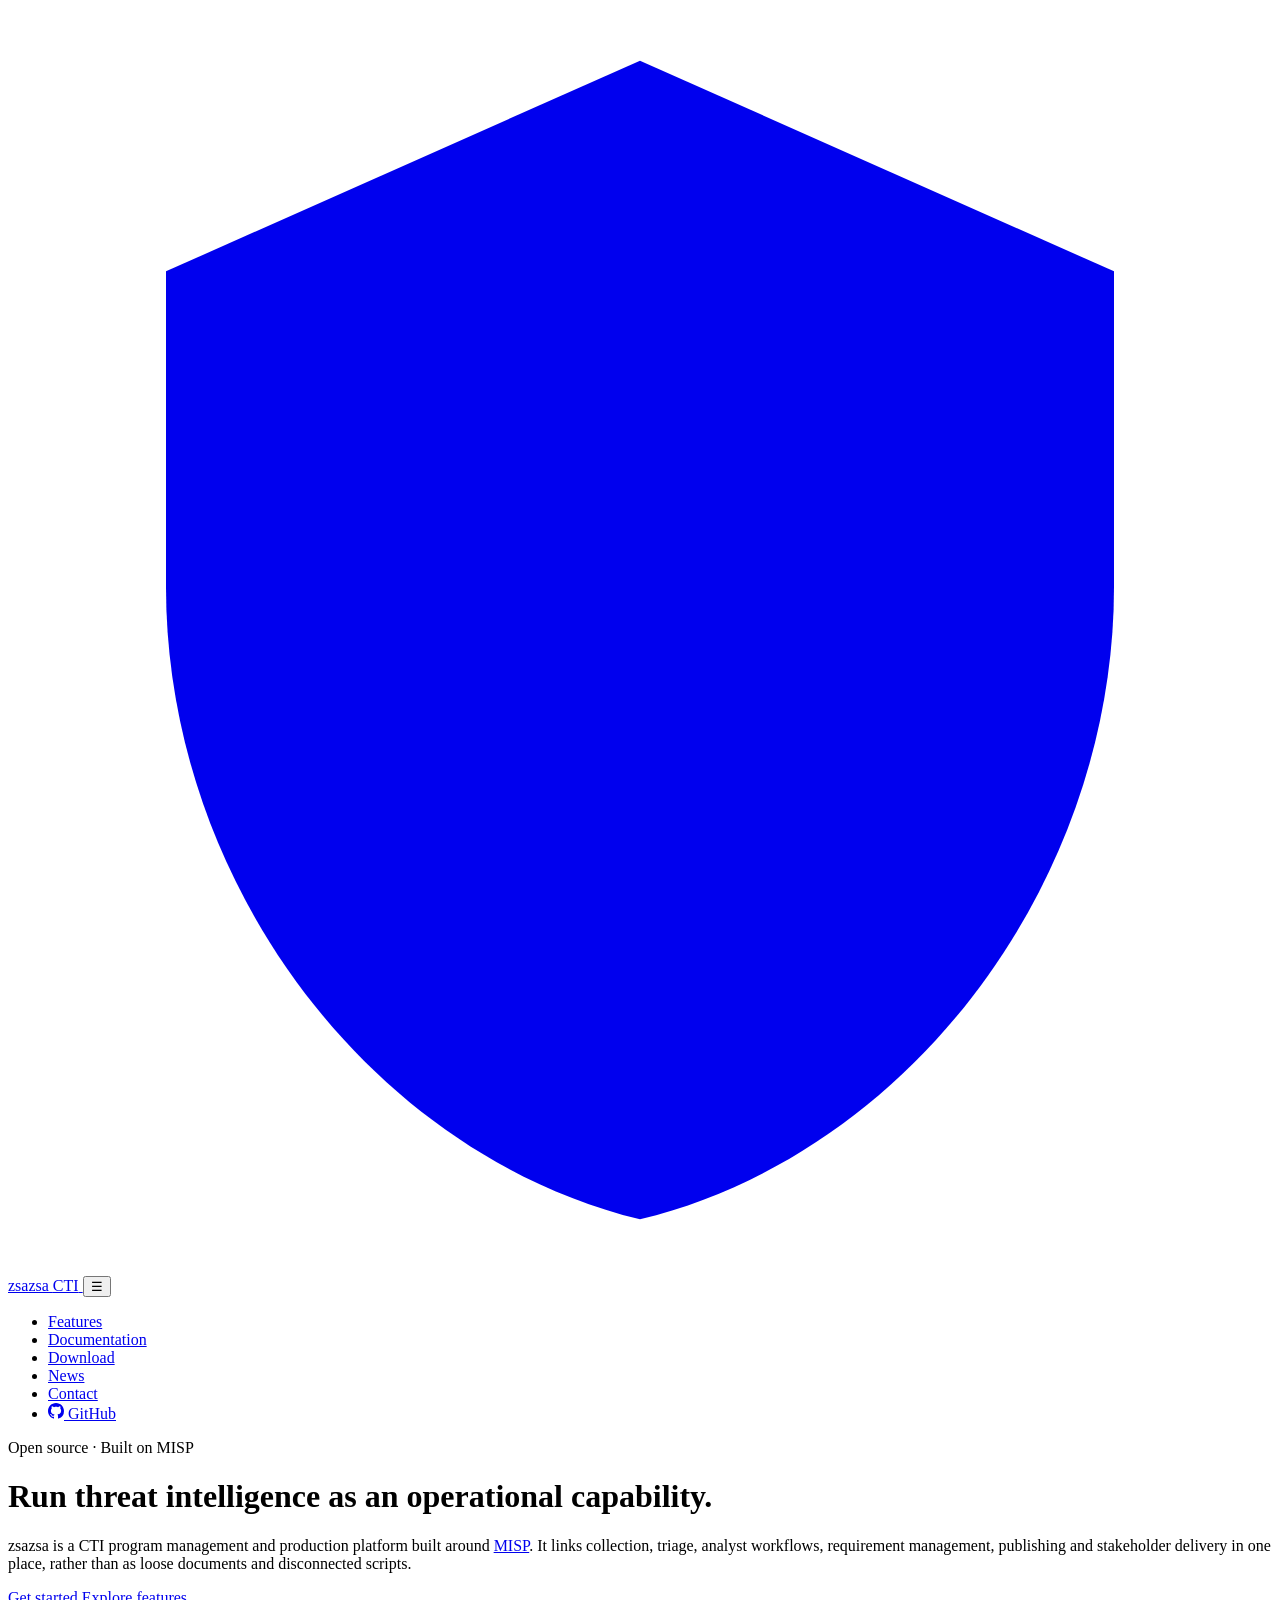
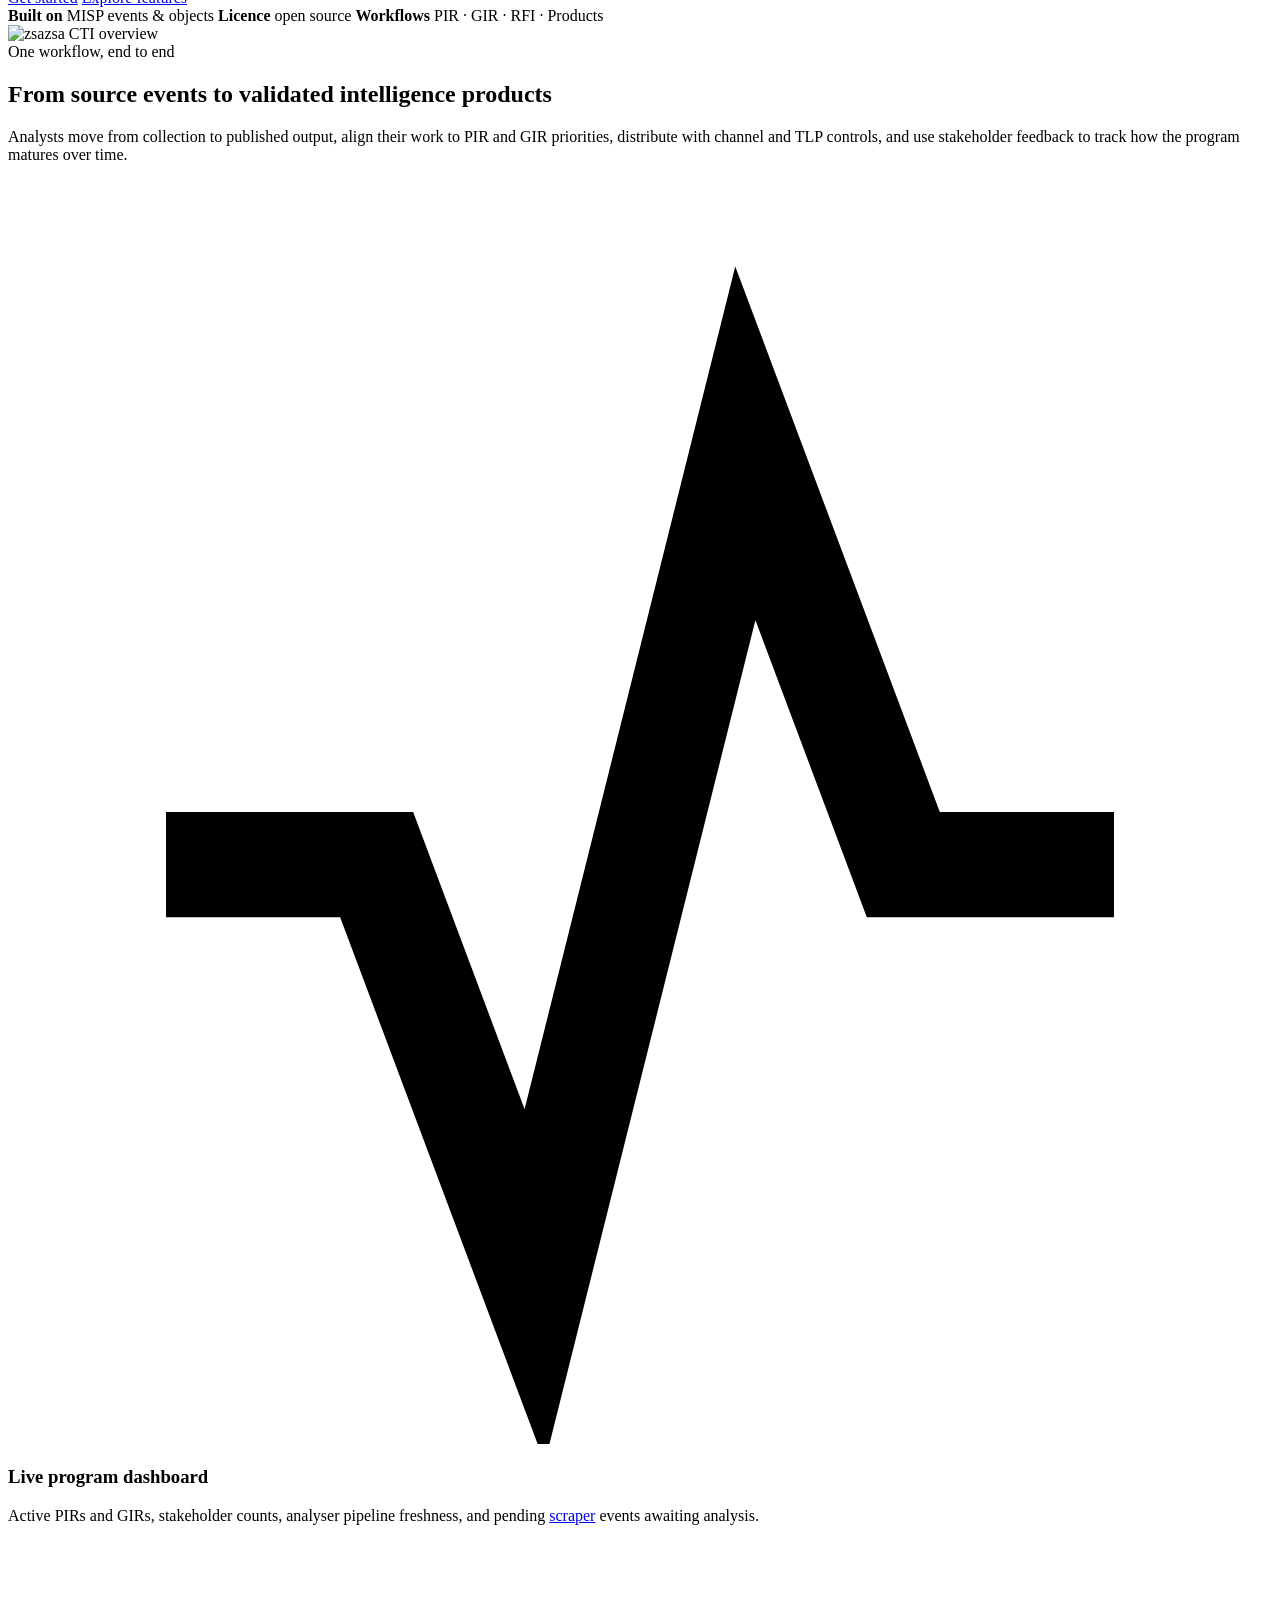
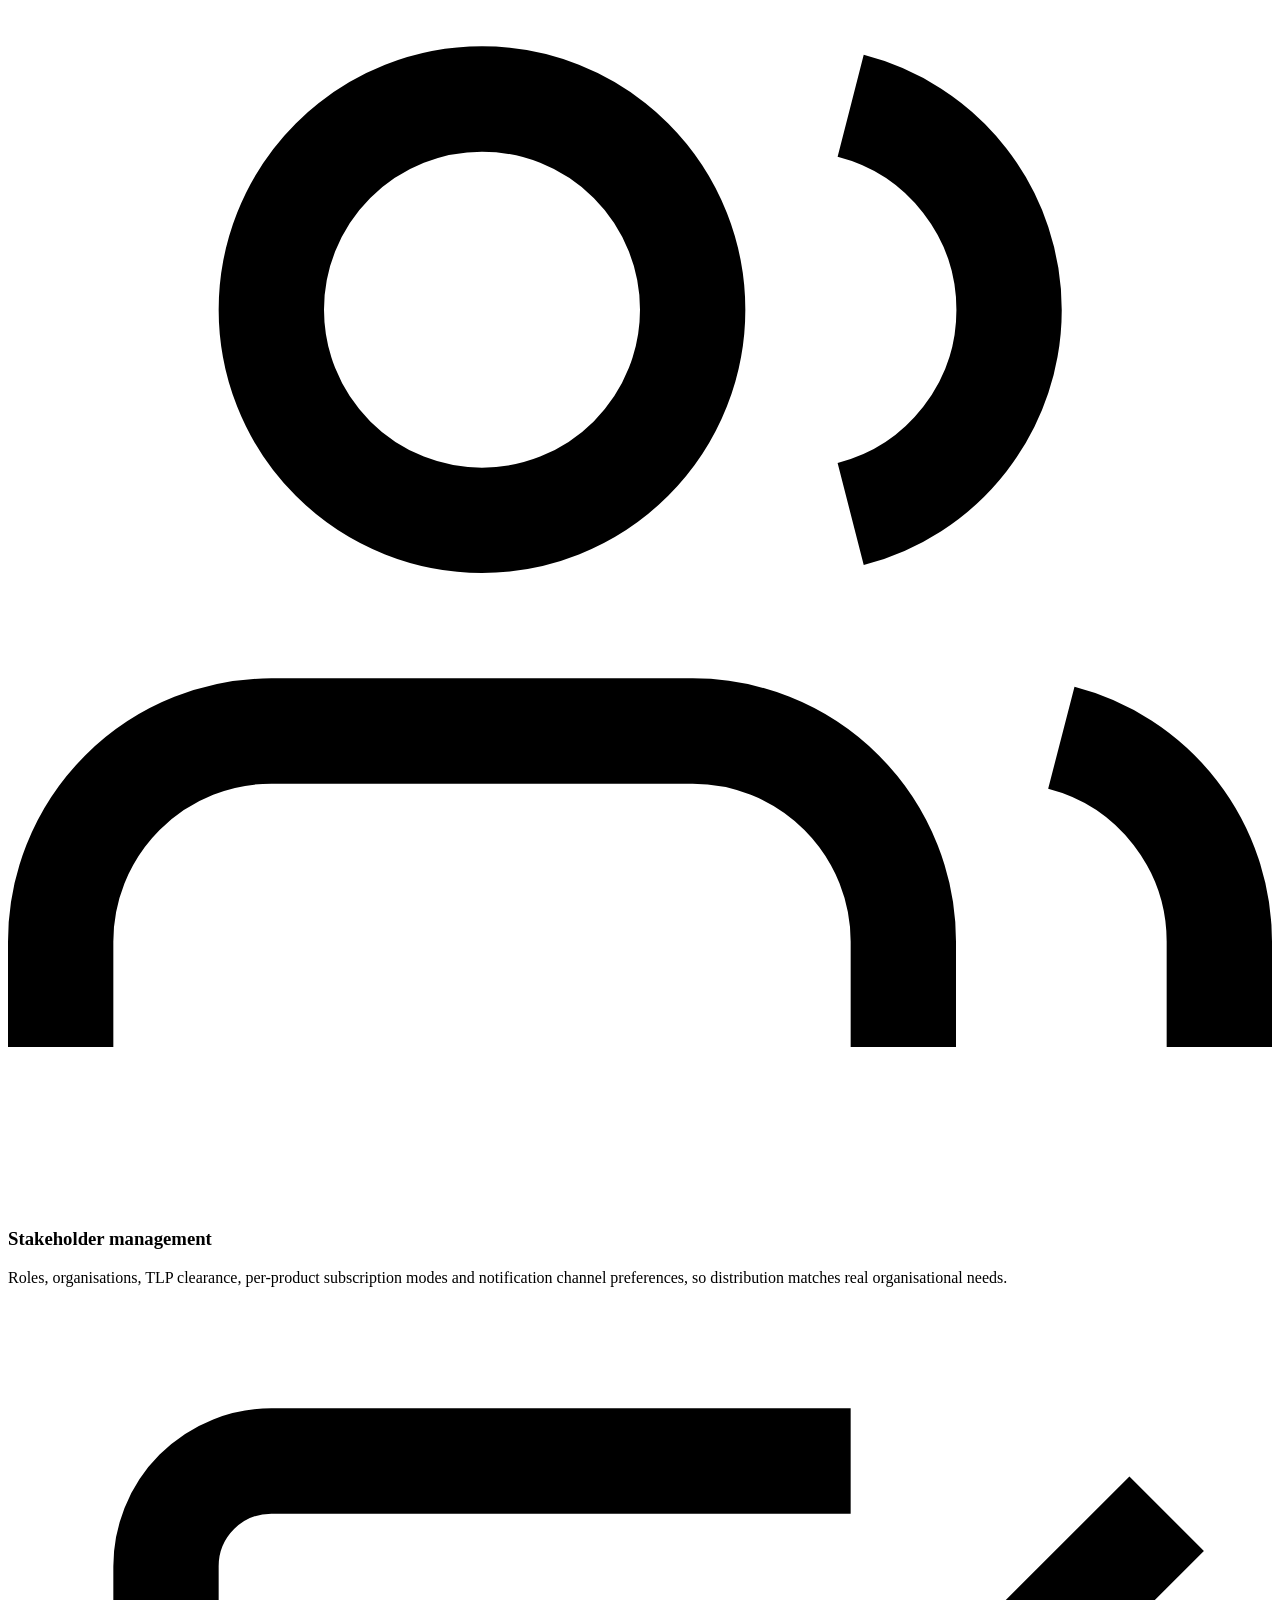
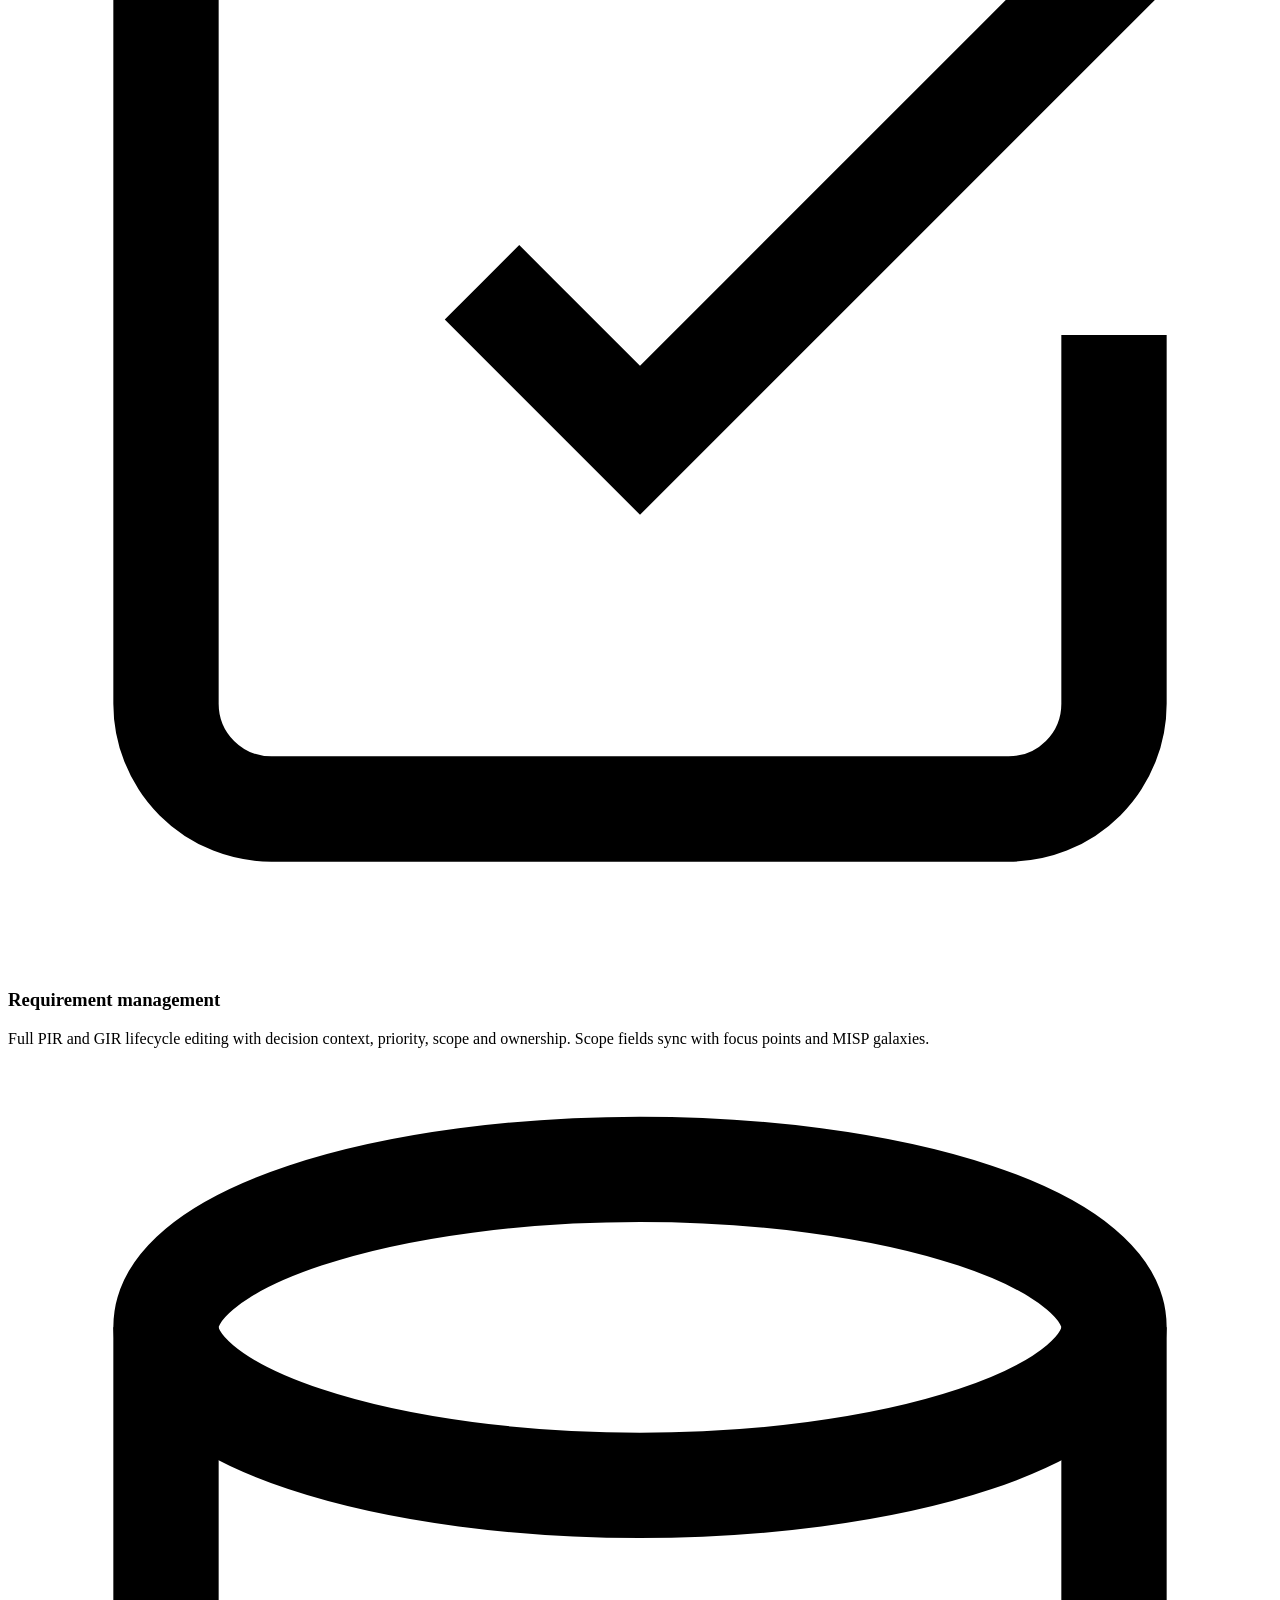
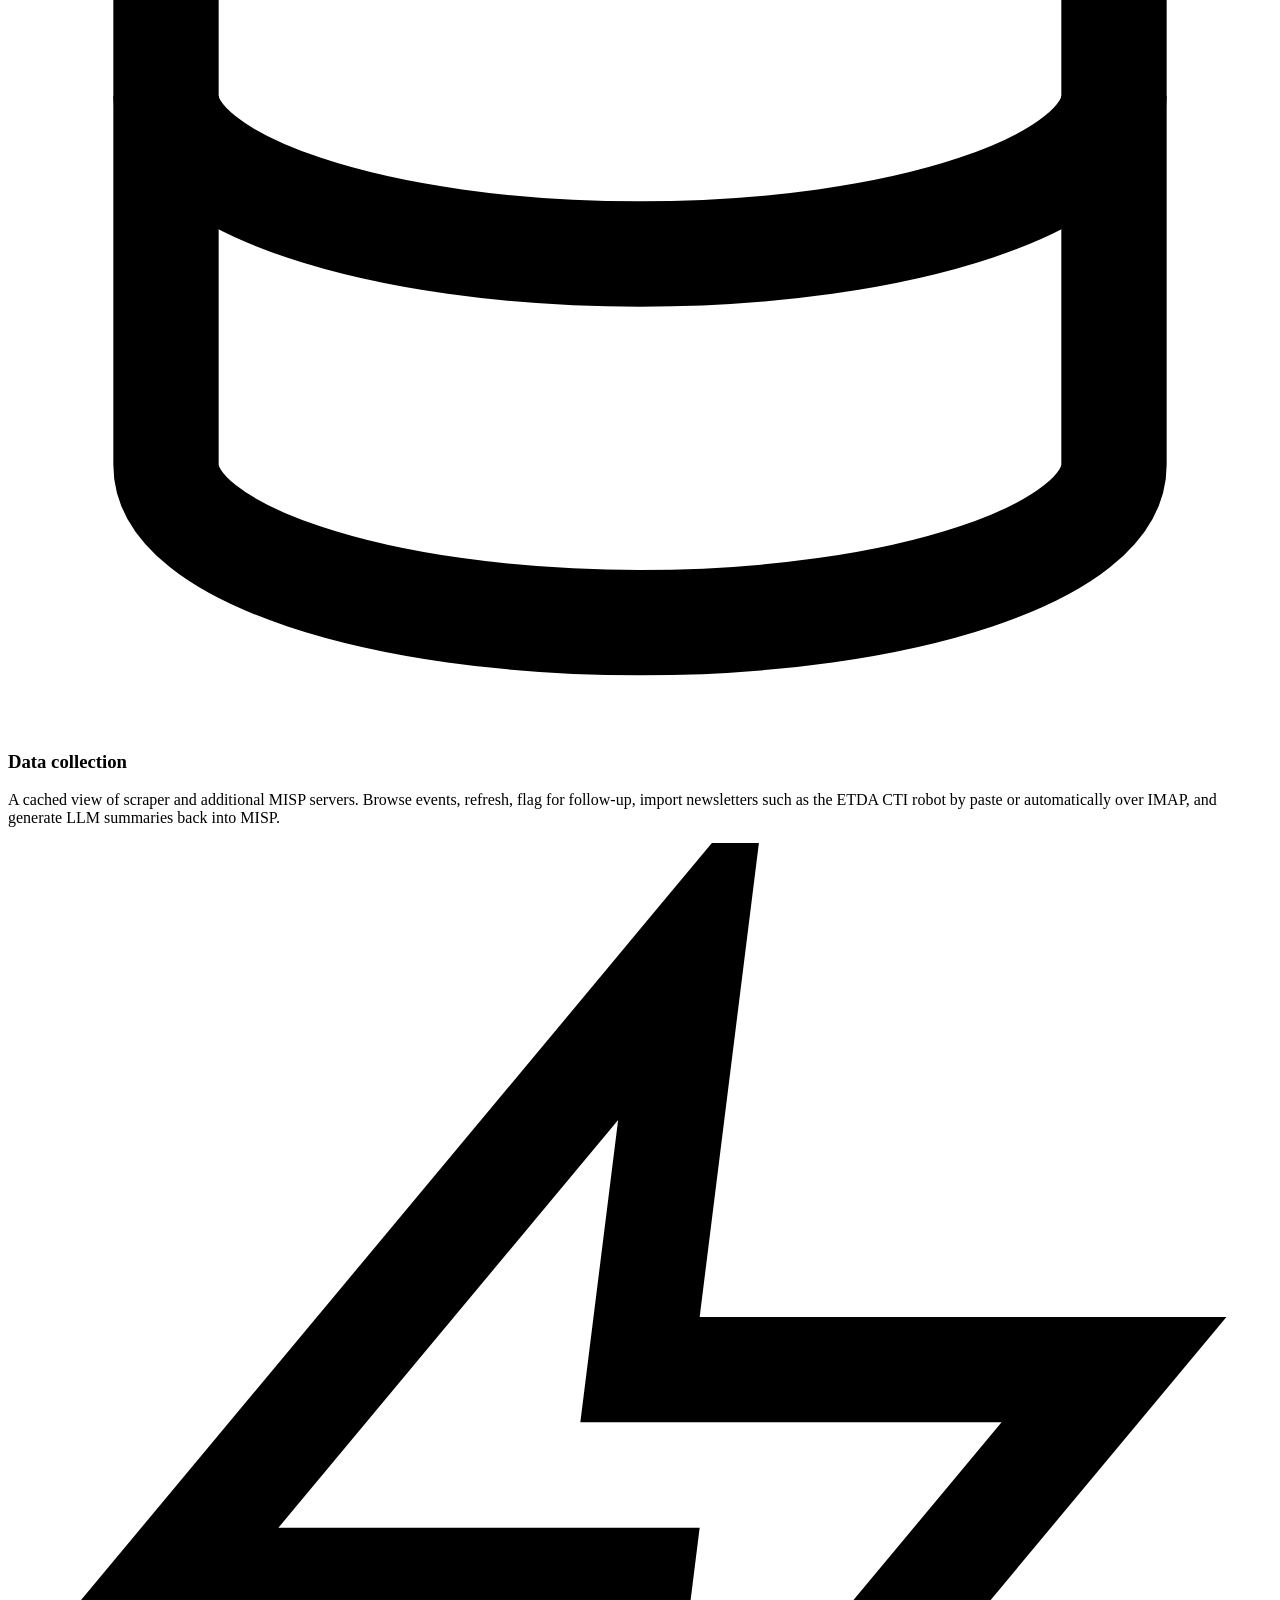
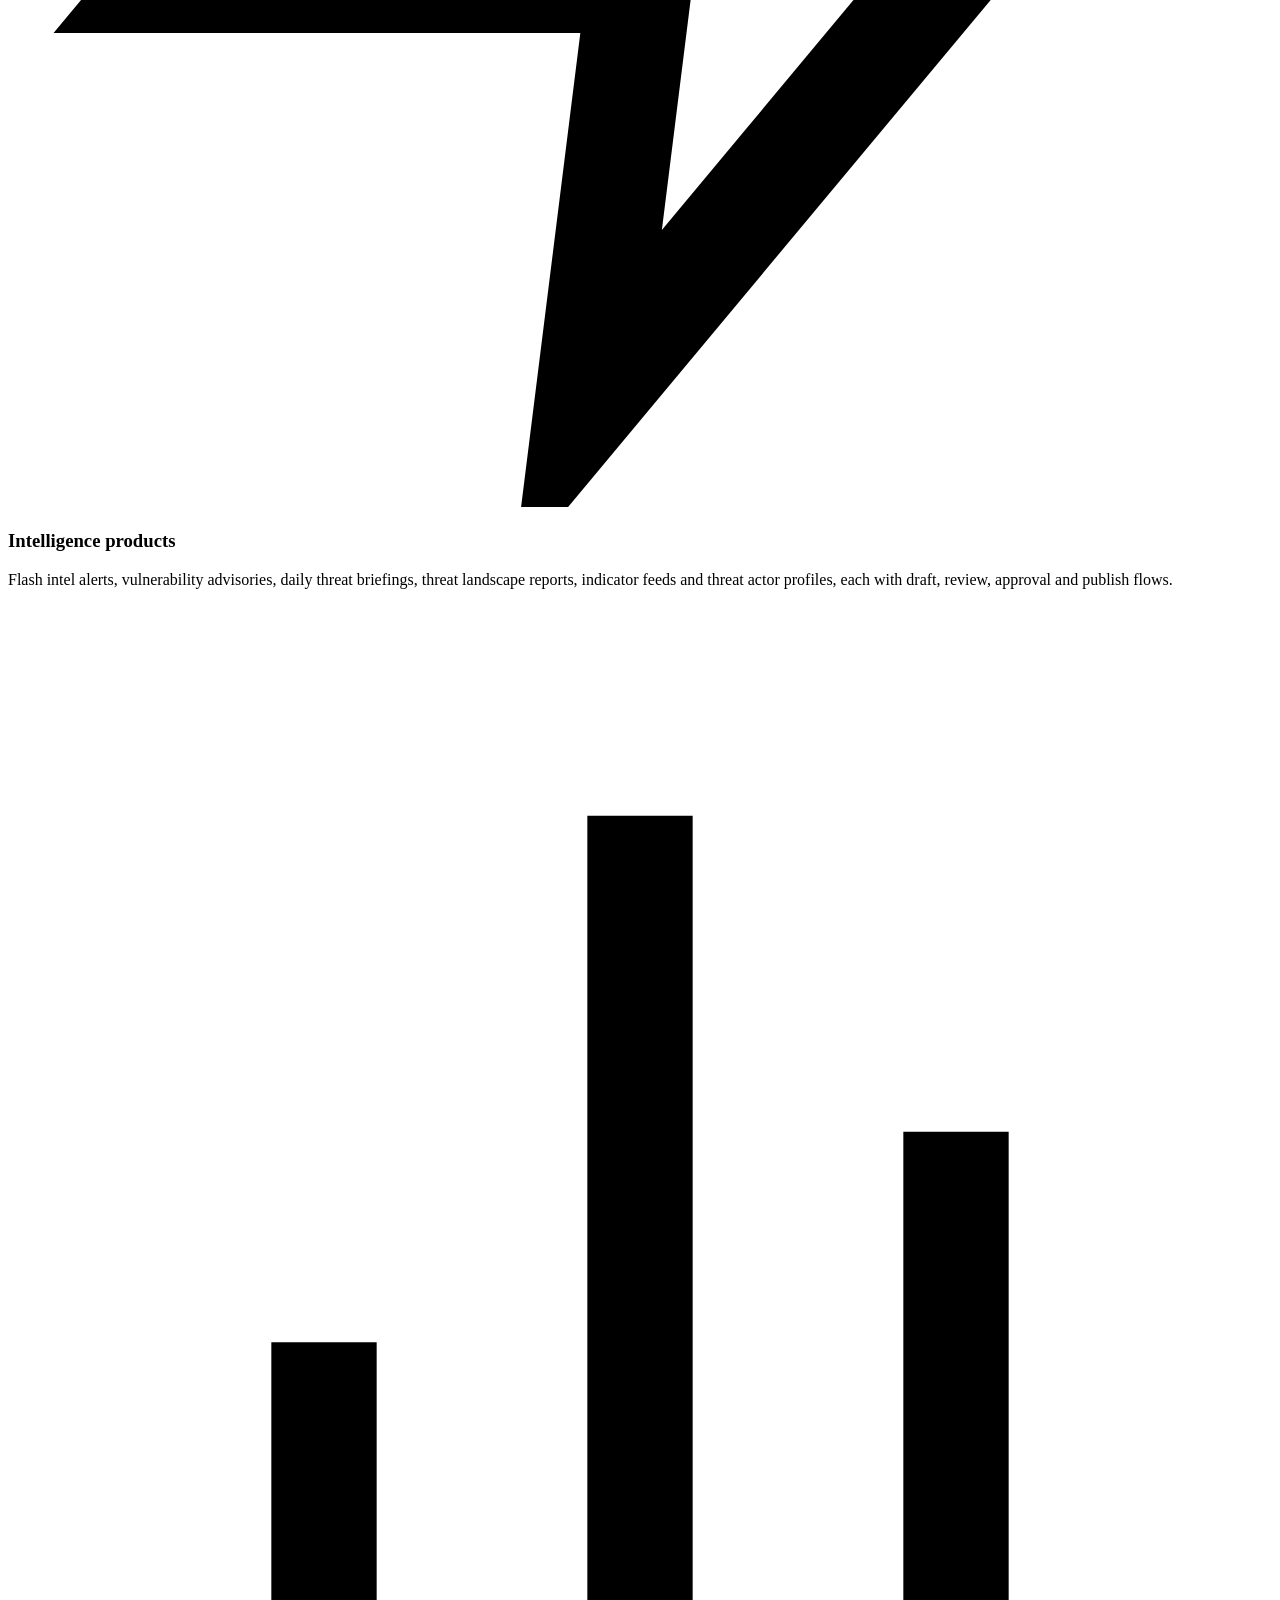
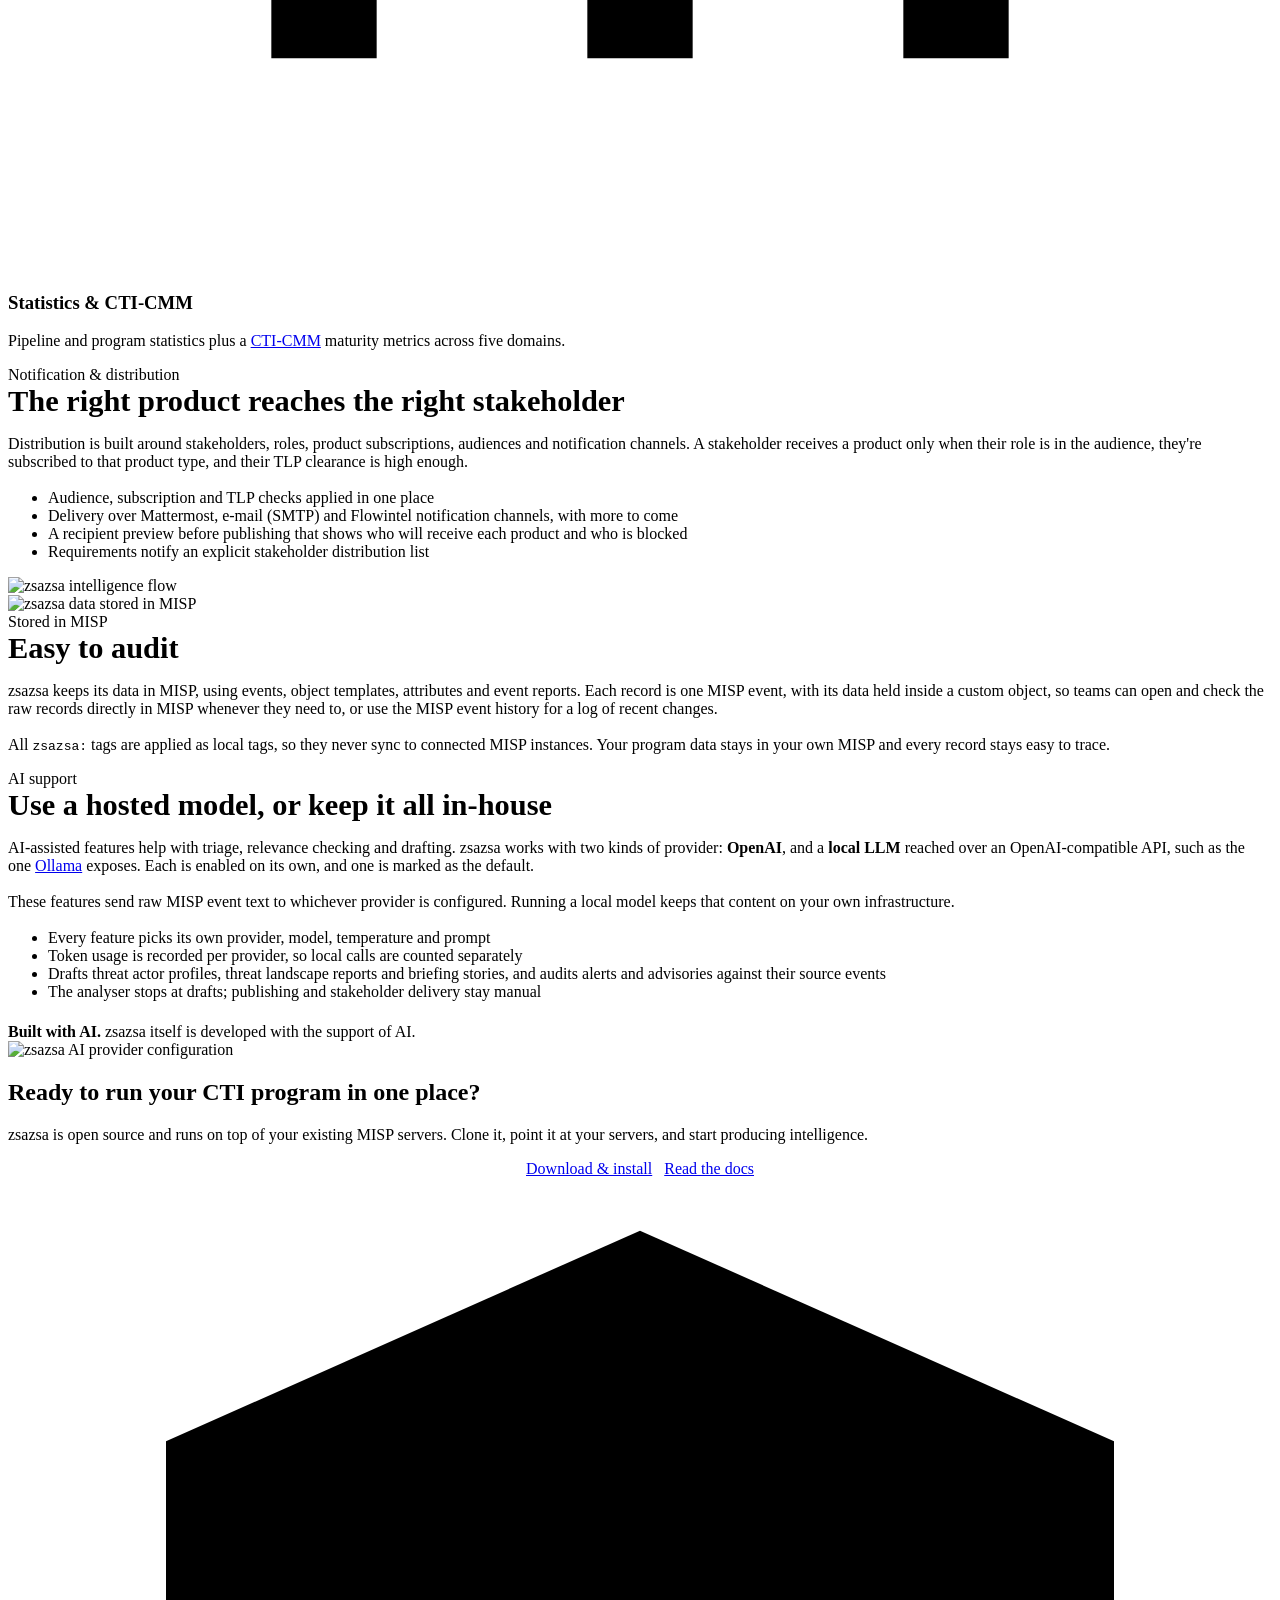
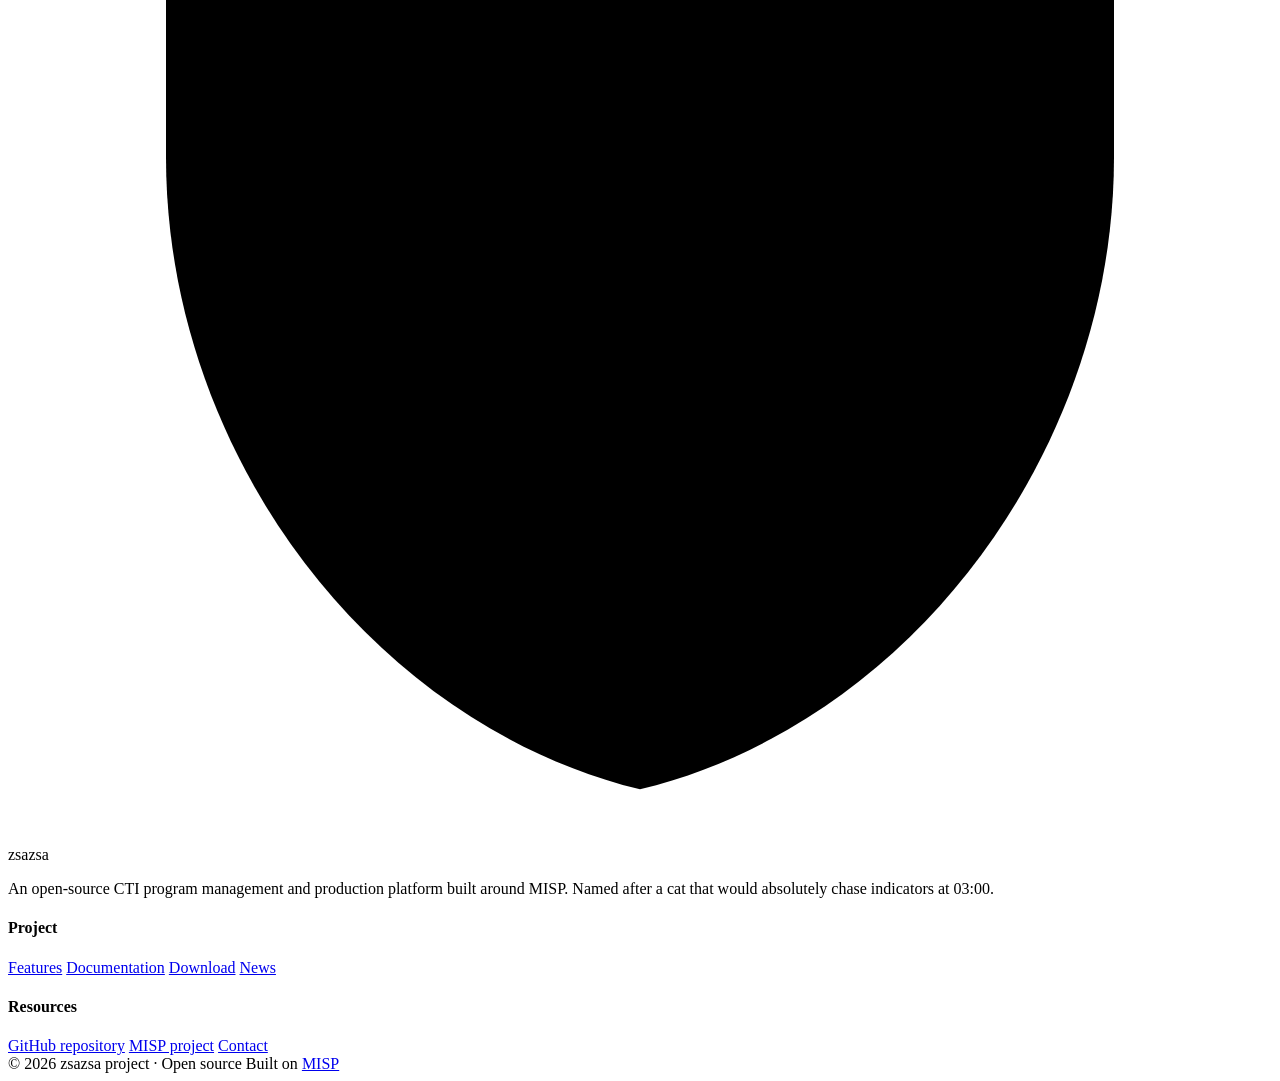
==== index.html @ 217c137e "- Include new features (localllm)" ====
<!DOCTYPE html>
<html lang="en">
<head>
  <meta charset="UTF-8">
  <meta name="viewport" content="width=device-width, initial-scale=1.0">
  <title>zsazsa · CTI program management built on MISP</title>
  <meta name="description" content="zsazsa is an open-source CTI program management and production platform built around MISP. It links collection, triage, analyst workflows, requirement management, publishing and stakeholder delivery in one place.">
  <link rel="icon" type="image/svg+xml" href="assets/img/favicon.svg">
  <link rel="preconnect" href="https://fonts.googleapis.com">
  <link rel="preconnect" href="https://fonts.gstatic.com" crossorigin>
  <link href="https://fonts.googleapis.com/css2?family=Inter:wght@400;500;600;700&display=swap" rel="stylesheet">
  <link rel="stylesheet" href="assets/css/site.css">
</head>
<body>

  <!-- Navigation -->
  <nav class="site-nav">
    <div class="nav-inner">
      <a href="index.html" class="brand">
        <span class="glyph"><svg viewBox="0 0 24 24" fill="currentColor"><path d="M12 1L3 5v6c0 5.55 3.84 10.74 9 12 5.16-1.26 9-6.45 9-12V5l-9-4z"/></svg></span>
        zsazsa <span class="sub">CTI</span>
      </a>
      <button class="nav-toggle" aria-label="Toggle navigation" onclick="document.getElementById('navlinks').classList.toggle('open')">☰</button>
      <ul class="nav-links" id="navlinks">
        <li><a href="features.html">Features</a></li>
        <li><a href="documentation.html">Documentation</a></li>
        <li><a href="download.html">Download</a></li>
        <li><a href="news.html">News</a></li>
        <li><a href="contact.html">Contact</a></li>
        <li><a href="https://github.com/zsazsa-project/zsazsa" class="gh" target="_blank" rel="noopener">
          <svg width="16" height="16" viewBox="0 0 16 16" fill="currentColor"><path d="M8 0C3.58 0 0 3.58 0 8c0 3.54 2.29 6.53 5.47 7.59.4.07.55-.17.55-.38 0-.19-.01-.82-.01-1.49-2.01.37-2.53-.49-2.69-.94-.09-.23-.48-.94-.82-1.13-.28-.15-.68-.52-.01-.53.63-.01 1.08.58 1.23.82.72 1.21 1.87.87 2.33.66.07-.52.28-.87.51-1.07-1.78-.2-3.64-.89-3.64-3.95 0-.87.31-1.59.82-2.15-.08-.2-.36-1.02.08-2.12 0 0 .67-.21 2.2.82.64-.18 1.32-.27 2-.27.68 0 1.36.09 2 .27 1.53-1.04 2.2-.82 2.2-.82.44 1.1.16 1.92.08 2.12.51.56.82 1.27.82 2.15 0 3.07-1.87 3.75-3.65 3.95.29.25.54.73.54 1.48 0 1.07-.01 1.93-.01 2.2 0 .21.15.46.55.38A8.01 8.01 0 0016 8c0-4.42-3.58-8-8-8z"/></svg>
          GitHub</a></li>
      </ul>
    </div>
  </nav>

  <!-- Hero -->
  <header class="hero">
    <div class="container">
      <span class="eyebrow">Open source · Built on MISP</span>
      <h1>Run threat intelligence as an operational capability.</h1>
      <p class="lead">zsazsa is a CTI program management and production platform built around <a href="https://www.misp-project.org/" target="_blank" rel="noopener">MISP</a>. It links collection, triage, analyst workflows, requirement management, publishing and stakeholder delivery in one place, rather than as loose documents and disconnected scripts.</p>
      <div class="hero-actions">
        <a href="download.html" class="btn btn-primary">Get started</a>
        <a href="features.html" class="btn btn-ghost">Explore features</a>
      </div>
      <div class="hero-meta">
        <span><b>Built on</b> MISP events &amp; objects</span>
        <span><b>Licence</b> open source</span>
        <span><b>Workflows</b> PIR · GIR · RFI · Products</span>
      </div>
      <div class="hero-shot">
        <img src="assets/img/zsazsa-overview.png" alt="zsazsa CTI overview" loading="lazy">
      </div>
    </div>
  </header>

  <!-- What it covers -->
  <section>
    <div class="container">
      <div class="section-head center">
        <div class="kicker">One workflow, end to end</div>
        <h2>From source events to validated intelligence products</h2>
        <p>Analysts move from collection to published output, align their work to PIR and GIR priorities, distribute with channel and TLP controls, and use stakeholder feedback to track how the program matures over time.</p>
      </div>

      <div class="grid grid-3">
        <div class="card hover">
          <span class="feat-icon"><svg viewBox="0 0 24 24" fill="none" stroke="currentColor" stroke-width="2"><path d="M3 13h4l3 8 4-16 3 8h4"/></svg></span>
          <h3>Live program dashboard</h3>
          <p>Active PIRs and GIRs, stakeholder counts, analyser pipeline freshness, and pending <a href="https://github.com/cudeso/misp-scraper/" target="_blank" rel="noopener">scraper</a> events awaiting analysis.</p>
        </div>
        <div class="card hover">
          <span class="feat-icon"><svg viewBox="0 0 24 24" fill="none" stroke="currentColor" stroke-width="2"><path d="M17 21v-2a4 4 0 0 0-4-4H5a4 4 0 0 0-4 4v2"/><circle cx="9" cy="7" r="4"/><path d="M23 21v-2a4 4 0 0 0-3-3.87M16 3.13a4 4 0 0 1 0 7.75"/></svg></span>
          <h3>Stakeholder management</h3>
          <p>Roles, organisations, TLP clearance, per-product subscription modes and notification channel preferences, so distribution matches real organisational needs.</p>
        </div>
        <div class="card hover">
          <span class="feat-icon"><svg viewBox="0 0 24 24" fill="none" stroke="currentColor" stroke-width="2"><path d="M9 11l3 3L22 4"/><path d="M21 12v7a2 2 0 0 1-2 2H5a2 2 0 0 1-2-2V5a2 2 0 0 1 2-2h11"/></svg></span>
          <h3>Requirement management</h3>
          <p>Full PIR and GIR lifecycle editing with decision context, priority, scope and ownership. Scope fields sync with focus points and MISP galaxies.</p>
        </div>
        <div class="card hover">
          <span class="feat-icon"><svg viewBox="0 0 24 24" fill="none" stroke="currentColor" stroke-width="2"><ellipse cx="12" cy="5" rx="9" ry="3"/><path d="M21 12c0 1.66-4 3-9 3s-9-1.34-9-3"/><path d="M3 5v14c0 1.66 4 3 9 3s9-1.34 9-3V5"/></svg></span>
          <h3>Data collection</h3>
          <p>A cached view of scraper and additional MISP servers. Browse events, refresh, flag for follow-up, import newsletters such as the ETDA CTI robot by paste or automatically over IMAP, and generate LLM summaries back into MISP.</p>
        </div>
        <div class="card hover">
          <span class="feat-icon"><svg viewBox="0 0 24 24" fill="none" stroke="currentColor" stroke-width="2"><path d="M13 2L3 14h9l-1 8 10-12h-9l1-8z"/></svg></span>
          <h3>Intelligence products</h3>
          <p>Flash intel alerts, vulnerability advisories, daily threat briefings, threat landscape reports, indicator feeds and threat actor profiles, each with draft, review, approval and publish flows.</p>
        </div>
        <div class="card hover">
          <span class="feat-icon"><svg viewBox="0 0 24 24" fill="none" stroke="currentColor" stroke-width="2"><path d="M18 20V10M12 20V4M6 20v-6"/></svg></span>
          <h3>Statistics &amp; CTI-CMM</h3>
          <p>Pipeline and program statistics plus a <a href="https://cti-cmm.org/" target="_blank" rel="noopener">CTI-CMM</a> maturity metrics across five domains.</p>
        </div>
      </div>
    </div>
  </section>

  <!-- Intelligence flow band -->
  <section class="section-tint">
    <div class="container">
      <div class="grid grid-2" style="align-items:center; gap:48px;">
        <div>
          <div class="kicker">Notification &amp; distribution</div>
          <h2 style="font-size:1.9rem; margin:0 0 16px;">The right product reaches the right stakeholder</h2>
          <p class="muted" style="margin-bottom:18px;">Distribution is built around stakeholders, roles, product subscriptions, audiences and notification channels. A stakeholder receives a product only when their role is in the audience, they're subscribed to that product type, and their TLP clearance is high enough.</p>
          <ul class="tick-list">
            <li>Audience, subscription and TLP checks applied in one place</li>
            <li>Delivery over Mattermost, e-mail (SMTP) and Flowintel notification channels, with more to come</li>
            <li>A recipient preview before publishing that shows who will receive each product and who is blocked</li>
            <li>Requirements notify an explicit stakeholder distribution list</li>
          </ul>
        </div>
        <div class="feature-media">
          <img src="assets/img/zsazsa-intelligence-flow.png" alt="zsazsa intelligence flow" loading="lazy">
        </div>
      </div>
    </div>
  </section>

  <!-- MISP foundation -->
  <section>
    <div class="container">
      <div class="grid grid-2" style="align-items:center; gap:48px;">
        <div class="feature-media">
          <img src="assets/img/x-misp1.png" alt="zsazsa data stored in MISP" loading="lazy">
        </div>
        <div>
          <div class="kicker">Stored in MISP</div>
          <h2 style="font-size:1.9rem; margin:0 0 16px;">Easy to audit</h2>
          <p class="muted" style="margin-bottom:18px;">zsazsa keeps its data in MISP, using events, object templates, attributes and event reports. Each record is one MISP event, with its data held inside a custom object, so teams can open and check the raw records directly in MISP whenever they need to, or use the MISP event history for a log of recent changes.</p>
          <p class="muted">All <code class="inline">zsazsa:</code> tags are applied as local tags, so they never sync to connected MISP instances. Your program data stays in your own MISP and every record stays easy to trace.</p>
        </div>
      </div>
    </div>
  </section>

  <!-- AI support -->
  <section class="section-tint">
    <div class="container">
      <div class="grid grid-2" style="align-items:center; gap:48px;">
        <div>
          <div class="kicker">AI support</div>
          <h2 style="font-size:1.9rem; margin:0 0 16px;">Use a hosted model, or keep it all in-house</h2>
          <p class="muted" style="margin-bottom:18px;">AI-assisted features help with triage, relevance checking and drafting. zsazsa works with two kinds of provider: <strong>OpenAI</strong>, and a <strong>local LLM</strong> reached over an OpenAI-compatible API, such as the one <a href="https://ollama.com/" target="_blank" rel="noopener">Ollama</a> exposes. Each is enabled on its own, and one is marked as the default.</p>
          <p class="muted" style="margin-bottom:18px;">These features send raw MISP event text to whichever provider is configured. Running a local model keeps that content on your own infrastructure.</p>
          <ul class="tick-list">
            <li>Every feature picks its own provider, model, temperature and prompt</li>
            <li>Token usage is recorded per provider, so local calls are counted separately</li>
            <li>Drafts threat actor profiles, threat landscape reports and briefing stories, and audits alerts and advisories against their source events</li>
            <li>The analyser stops at drafts; publishing and stakeholder delivery stay manual</li>
          </ul>
          <div class="callout" style="margin-top:22px;">
            <strong>Built with AI.</strong> zsazsa itself is developed with the support of AI.
          </div>
        </div>
        <div class="feature-media">
          <img src="assets/img/8-ai.png" alt="zsazsa AI provider configuration" loading="lazy">
        </div>
      </div>
    </div>
  </section>

  <!-- CTA -->
  <section>
    <div class="container">
      <div class="cta">
        <h2>Ready to run your CTI program in one place?</h2>
        <p>zsazsa is open source and runs on top of your existing MISP servers. Clone it, point it at your servers, and start producing intelligence.</p>
        <div style="display:flex; gap:12px; justify-content:center; flex-wrap:wrap;">
          <a href="download.html" class="btn btn-light">Download &amp; install</a>
          <a href="documentation.html" class="btn btn-ghost">Read the docs</a>
        </div>
      </div>
    </div>
  </section>

  <!-- Footer -->
  <footer class="site-footer">
    <div class="container">
      <div class="foot-grid">
        <div>
          <span class="foot-brand">
            <span class="glyph"><svg viewBox="0 0 24 24" fill="currentColor"><path d="M12 1L3 5v6c0 5.55 3.84 10.74 9 12 5.16-1.26 9-6.45 9-12V5l-9-4z"/></svg></span>
            zsazsa
          </span>
          <p class="foot-about">An open-source CTI program management and production platform built around MISP. Named after a cat that would absolutely chase indicators at 03:00.</p>
        </div>
        <div>
          <h4>Project</h4>
          <a href="features.html">Features</a>
          <a href="documentation.html">Documentation</a>
          <a href="download.html">Download</a>
          <a href="news.html">News</a>
        </div>
        <div>
          <h4>Resources</h4>
          <a href="https://github.com/zsazsa-project/zsazsa" target="_blank" rel="noopener">GitHub repository</a>
          <a href="https://www.misp-project.org/" target="_blank" rel="noopener">MISP project</a>
          <a href="contact.html">Contact</a>
        </div>
      </div>
      <div class="foot-bottom">
        <span>© <span id="year"></span> zsazsa project · Open source</span>
        <span>Built on <a href="https://www.misp-project.org/" target="_blank" rel="noopener" style="display:inline;">MISP</a></span>
      </div>
    </div>
  </footer>

  <script>document.getElementById('year').textContent = new Date().getFullYear();</script>
</body>
</html>
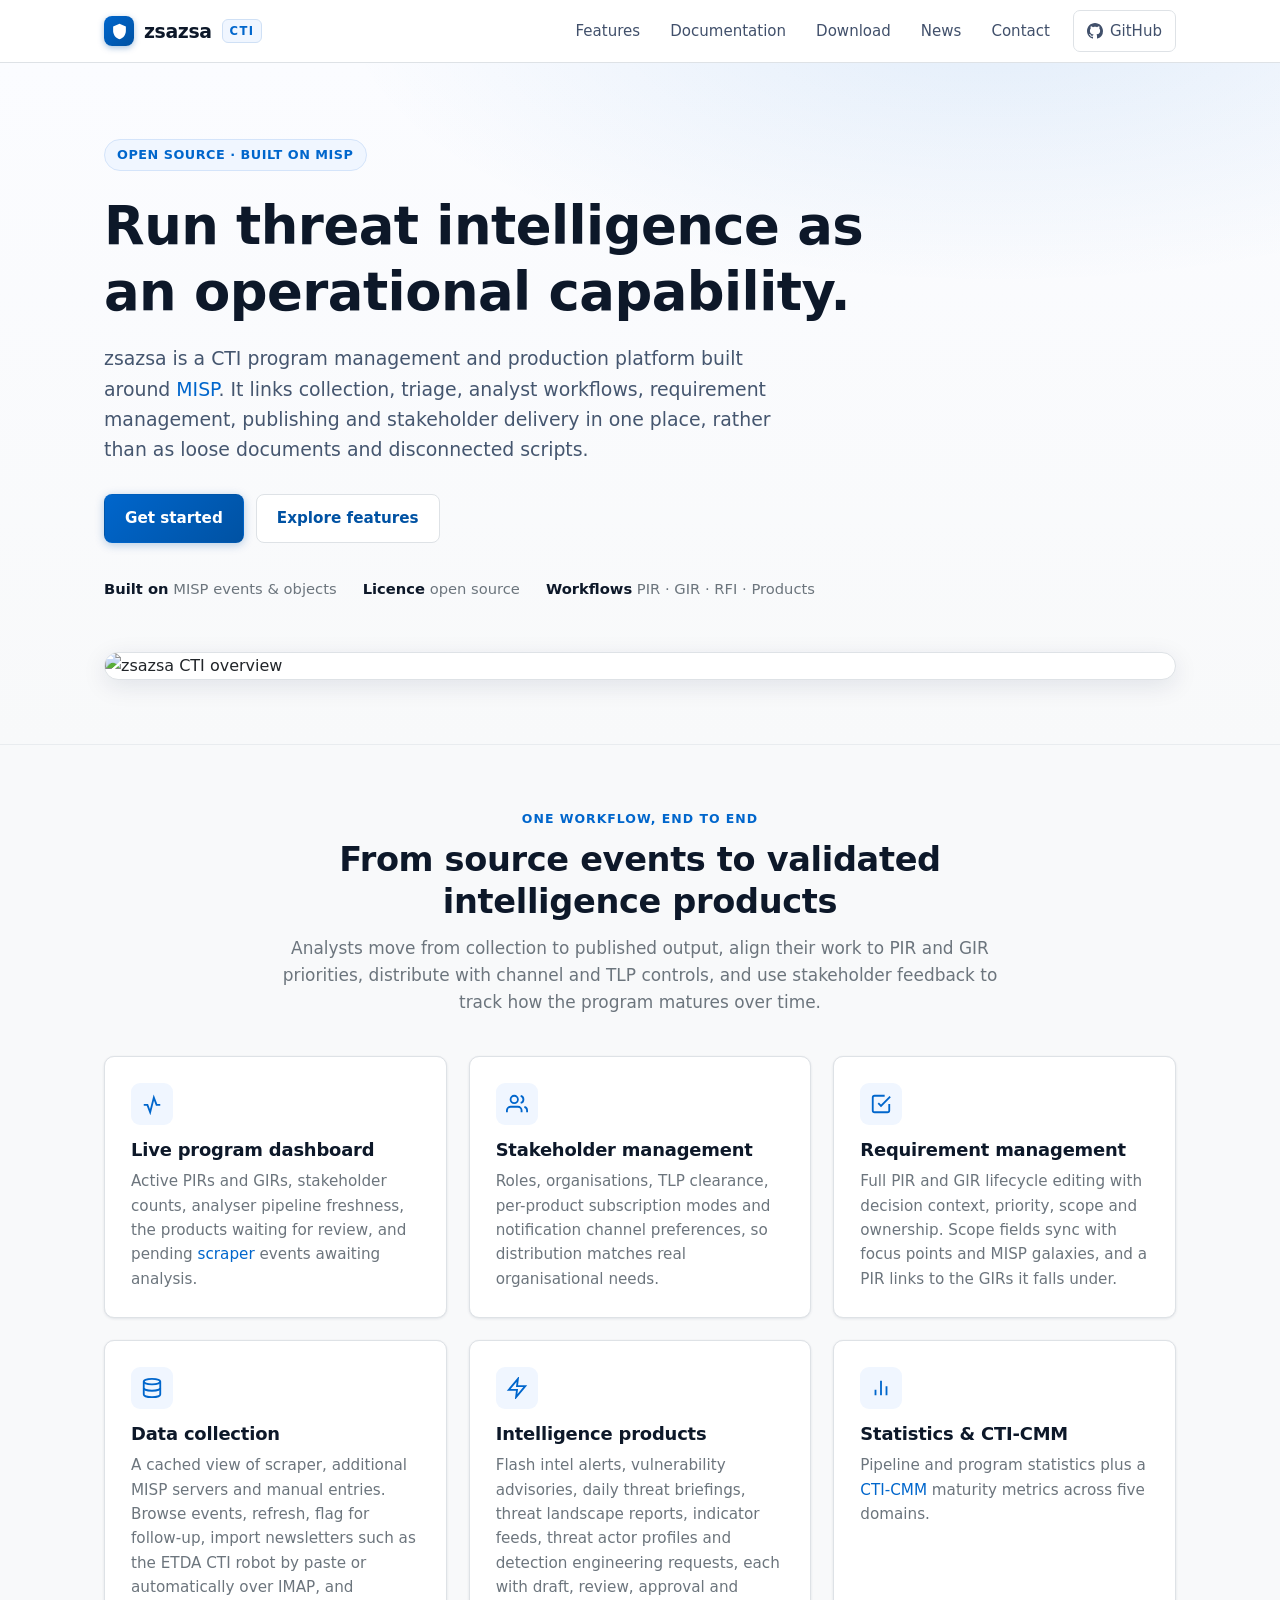
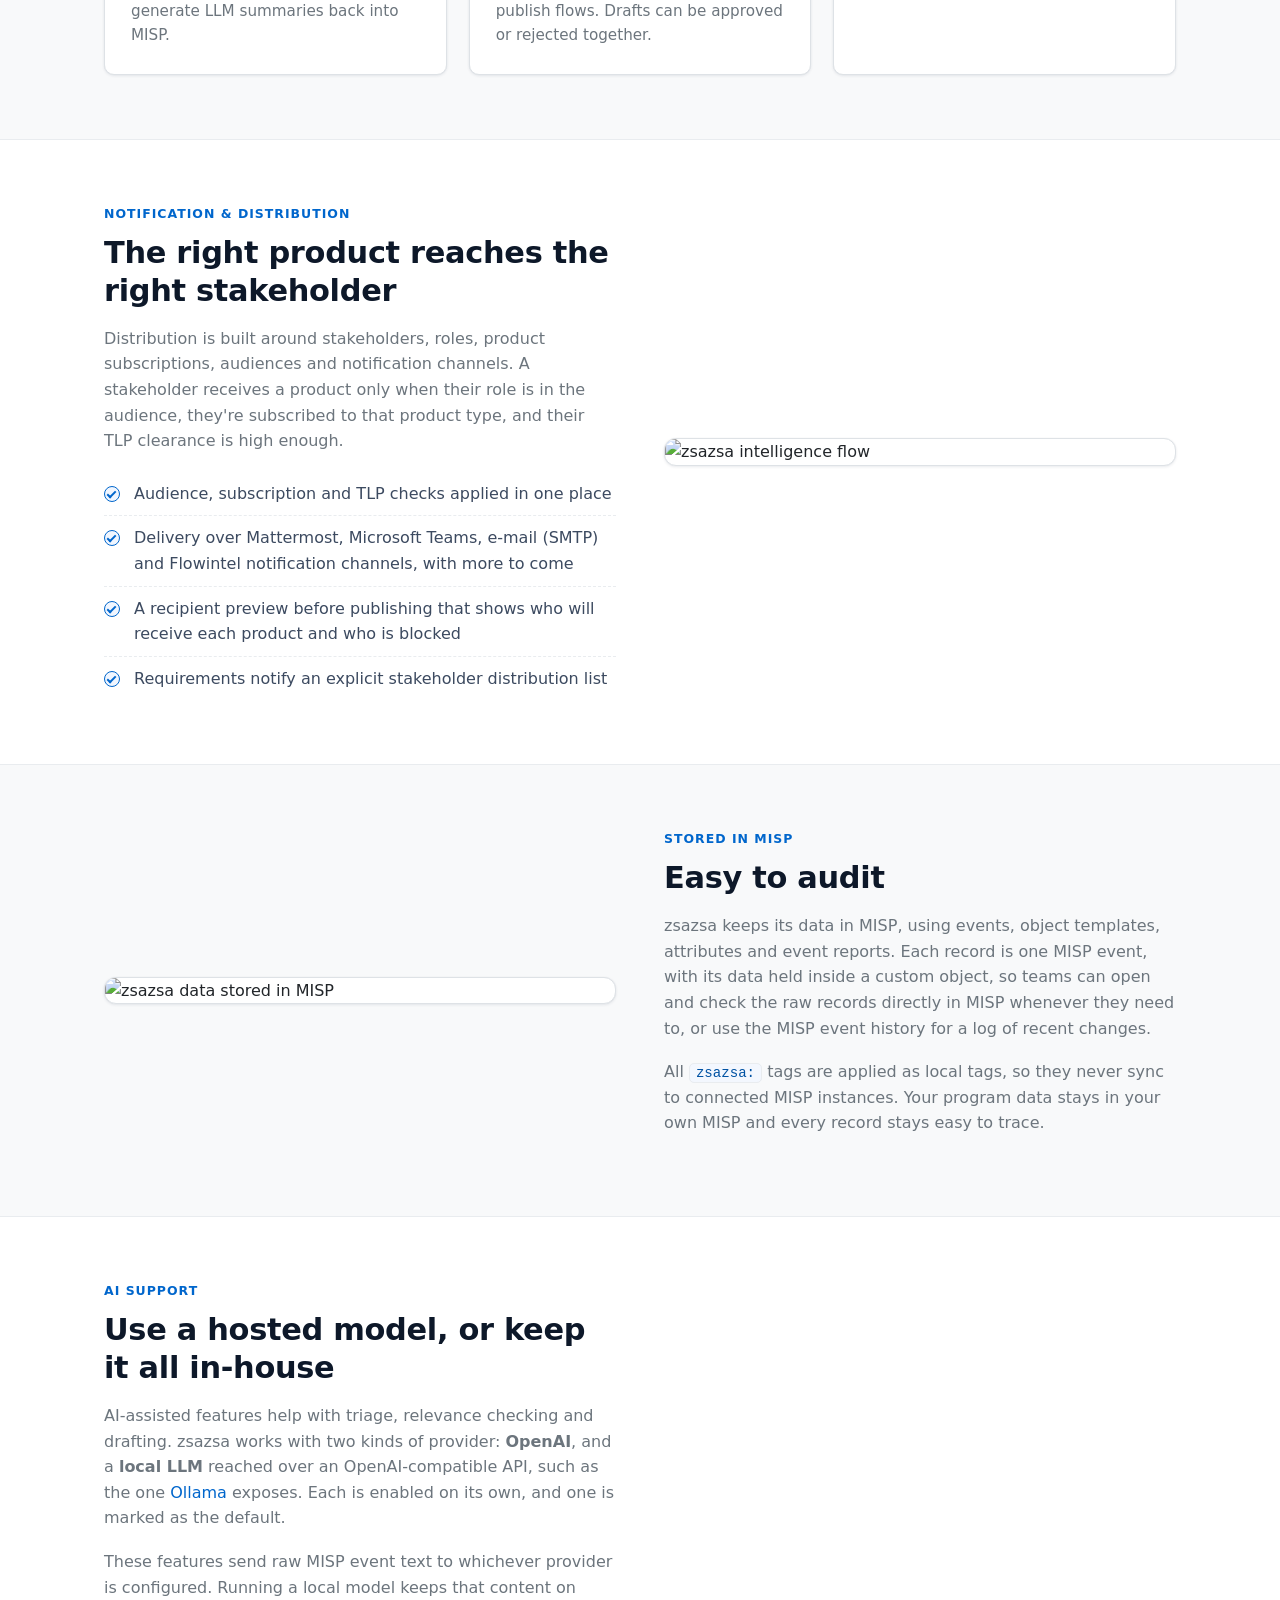
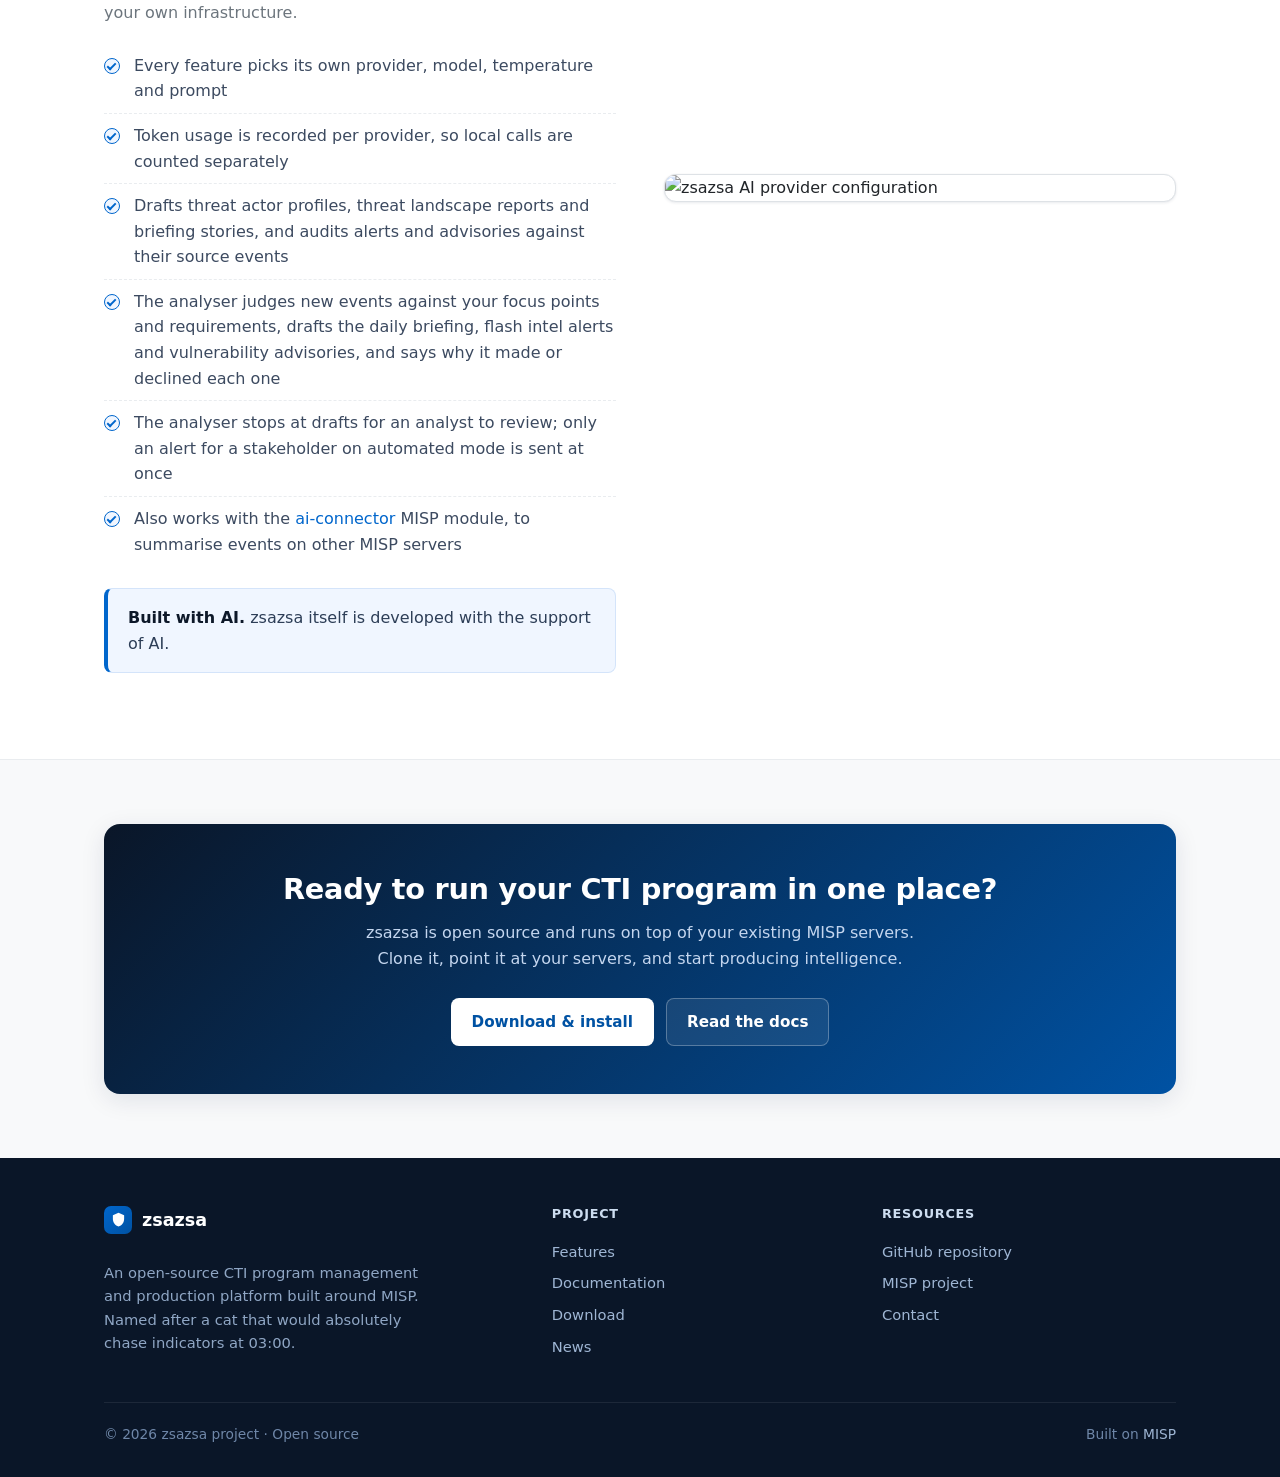
==== commit fb27bf30: "Update documentation" ====
--- a/index.html
+++ b/index.html
@@ -68,7 +68,7 @@
         <div class="card hover">
           <span class="feat-icon"><svg viewBox="0 0 24 24" fill="none" stroke="currentColor" stroke-width="2"><path d="M3 13h4l3 8 4-16 3 8h4"/></svg></span>
           <h3>Live program dashboard</h3>
-          <p>Active PIRs and GIRs, stakeholder counts, analyser pipeline freshness, and pending <a href="https://github.com/cudeso/misp-scraper/" target="_blank" rel="noopener">scraper</a> events awaiting analysis.</p>
+          <p>Active PIRs and GIRs, stakeholder counts, analyser pipeline freshness, the products waiting for review, and pending <a href="https://github.com/cudeso/misp-scraper/" target="_blank" rel="noopener">scraper</a> events awaiting analysis.</p>
         </div>
         <div class="card hover">
           <span class="feat-icon"><svg viewBox="0 0 24 24" fill="none" stroke="currentColor" stroke-width="2"><path d="M17 21v-2a4 4 0 0 0-4-4H5a4 4 0 0 0-4 4v2"/><circle cx="9" cy="7" r="4"/><path d="M23 21v-2a4 4 0 0 0-3-3.87M16 3.13a4 4 0 0 1 0 7.75"/></svg></span>
@@ -78,17 +78,17 @@
         <div class="card hover">
           <span class="feat-icon"><svg viewBox="0 0 24 24" fill="none" stroke="currentColor" stroke-width="2"><path d="M9 11l3 3L22 4"/><path d="M21 12v7a2 2 0 0 1-2 2H5a2 2 0 0 1-2-2V5a2 2 0 0 1 2-2h11"/></svg></span>
           <h3>Requirement management</h3>
-          <p>Full PIR and GIR lifecycle editing with decision context, priority, scope and ownership. Scope fields sync with focus points and MISP galaxies.</p>
+          <p>Full PIR and GIR lifecycle editing with decision context, priority, scope and ownership. Scope fields sync with focus points and MISP galaxies, and a PIR links to the GIRs it falls under.</p>
         </div>
         <div class="card hover">
           <span class="feat-icon"><svg viewBox="0 0 24 24" fill="none" stroke="currentColor" stroke-width="2"><ellipse cx="12" cy="5" rx="9" ry="3"/><path d="M21 12c0 1.66-4 3-9 3s-9-1.34-9-3"/><path d="M3 5v14c0 1.66 4 3 9 3s9-1.34 9-3V5"/></svg></span>
           <h3>Data collection</h3>
-          <p>A cached view of scraper and additional MISP servers. Browse events, refresh, flag for follow-up, import newsletters such as the ETDA CTI robot by paste or automatically over IMAP, and generate LLM summaries back into MISP.</p>
+          <p>A cached view of scraper, additional MISP servers and manual entries. Browse events, refresh, flag for follow-up, import newsletters such as the ETDA CTI robot by paste or automatically over IMAP, and generate LLM summaries back into MISP.</p>
         </div>
         <div class="card hover">
           <span class="feat-icon"><svg viewBox="0 0 24 24" fill="none" stroke="currentColor" stroke-width="2"><path d="M13 2L3 14h9l-1 8 10-12h-9l1-8z"/></svg></span>
           <h3>Intelligence products</h3>
-          <p>Flash intel alerts, vulnerability advisories, daily threat briefings, threat landscape reports, indicator feeds and threat actor profiles, each with draft, review, approval and publish flows.</p>
+          <p>Flash intel alerts, vulnerability advisories, daily threat briefings, threat landscape reports, indicator feeds, threat actor profiles and detection engineering requests, each with draft, review, approval and publish flows. Drafts can be approved or rejected together.</p>
         </div>
         <div class="card hover">
           <span class="feat-icon"><svg viewBox="0 0 24 24" fill="none" stroke="currentColor" stroke-width="2"><path d="M18 20V10M12 20V4M6 20v-6"/></svg></span>
@@ -109,7 +109,7 @@
           <p class="muted" style="margin-bottom:18px;">Distribution is built around stakeholders, roles, product subscriptions, audiences and notification channels. A stakeholder receives a product only when their role is in the audience, they're subscribed to that product type, and their TLP clearance is high enough.</p>
           <ul class="tick-list">
             <li>Audience, subscription and TLP checks applied in one place</li>
-            <li>Delivery over Mattermost, e-mail (SMTP) and Flowintel notification channels, with more to come</li>
+            <li>Delivery over Mattermost, Microsoft Teams, e-mail (SMTP) and Flowintel notification channels, with more to come</li>
             <li>A recipient preview before publishing that shows who will receive each product and who is blocked</li>
             <li>Requirements notify an explicit stakeholder distribution list</li>
           </ul>
@@ -151,7 +151,9 @@
             <li>Every feature picks its own provider, model, temperature and prompt</li>
             <li>Token usage is recorded per provider, so local calls are counted separately</li>
             <li>Drafts threat actor profiles, threat landscape reports and briefing stories, and audits alerts and advisories against their source events</li>
-            <li>The analyser stops at drafts; publishing and stakeholder delivery stay manual</li>
+            <li>The analyser judges new events against your focus points and requirements, drafts the daily briefing, flash intel alerts and vulnerability advisories, and says why it made or declined each one</li>
+            <li>The analyser stops at drafts for an analyst to review; only an alert for a stakeholder on automated mode is sent at once</li>
+            <li>Also works with the <a href="https://github.com/cudeso/ai-connector" target="_blank" rel="noopener">ai-connector</a> MISP module, to summarise events on other MISP servers</li>
           </ul>
           <div class="callout" style="margin-top:22px;">
             <strong>Built with AI.</strong> zsazsa itself is developed with the support of AI.
--- a/assets/css/site.css
+++ b/assets/css/site.css
@@ -0,0 +1,727 @@
+/* ───────────────────────────────────────────────────────────────────────────
+   zsazsa-project.org — public site styles
+   Mirrors the zsazsa "UiBeta" application theme:
+   MISP-style light surfaces, #0066cc accent, Inter typography, shield glyph.
+   ─────────────────────────────────────────────────────────────────────────── */
+
+:root {
+  /* UiBeta palette (from the application theme) */
+  --blue:          #0066cc;
+  --blue-deep:     #0052a3;
+  --blue-navy:     #004d99;
+  --blue-tint:     #f0f6ff;
+
+  --ink:           #0d1829;
+  --text:          #212529;
+  --text-muted:    #6c757d;
+
+  --body-bg:       #f8f9fa;
+  --card-bg:       #ffffff;
+  --surface-tint:  #f3f7fe;
+  --surface-dark:  #0a1628;   /* deep navy used in the app sidebar */
+
+  --border:        #dee2e6;
+  --border-faint:  #e9ecef;
+
+  --green:         #28a745;
+  --orange:        #fd7e14;
+  --red:           #dc3545;
+
+  --radius:        10px;
+  --radius-sm:     8px;
+  --shadow:        0 1px 3px rgba(4,28,68,.09), 0 0 1px rgba(4,28,68,.06);
+  --shadow-lift:   0 6px 24px rgba(4,28,68,.10);
+
+  --brand-gradient: linear-gradient(135deg, #0066cc 0%, #0052a3 100%);
+  --maxw:          1120px;
+}
+
+*, *::before, *::after { box-sizing: border-box; }
+
+html { scroll-behavior: smooth; }
+
+body {
+  margin: 0;
+  font-family: "Inter", system-ui, -apple-system, "Segoe UI", Roboto, sans-serif;
+  font-size: 16px;
+  line-height: 1.6;
+  color: var(--text);
+  background: var(--body-bg);
+  -webkit-font-smoothing: antialiased;
+}
+
+a { color: var(--blue); text-decoration: none; }
+a:hover { color: var(--blue-deep); text-decoration: underline; }
+
+h1, h2, h3, h4 {
+  color: var(--ink);
+  line-height: 1.25;
+  font-weight: 700;
+  letter-spacing: -0.01em;
+}
+
+img { max-width: 100%; height: auto; }
+
+.container {
+  max-width: var(--maxw);
+  margin: 0 auto;
+  padding: 0 24px;
+}
+
+.muted { color: var(--text-muted); }
+.center { text-align: center; }
+
+/* ─── Top navigation ─────────────────────────────────────────────────────── */
+.site-nav {
+  position: sticky;
+  top: 0;
+  z-index: 50;
+  background: rgba(255,255,255,.92);
+  backdrop-filter: saturate(180%) blur(8px);
+  border-bottom: 1px solid var(--border);
+}
+.site-nav .nav-inner {
+  max-width: var(--maxw);
+  margin: 0 auto;
+  padding: 0 24px;
+  height: 62px;
+  display: flex;
+  align-items: center;
+  gap: 28px;
+}
+.brand {
+  display: inline-flex;
+  align-items: center;
+  gap: 10px;
+  font-weight: 700;
+  font-size: 1.18rem;
+  color: var(--ink);
+  letter-spacing: -0.02em;
+}
+.brand:hover { text-decoration: none; color: var(--ink); }
+.brand .glyph {
+  width: 30px; height: 30px;
+  display: inline-flex;
+  align-items: center;
+  justify-content: center;
+  border-radius: 8px;
+  background: var(--brand-gradient);
+  color: #fff;
+  box-shadow: 0 2px 6px rgba(0,82,163,.35);
+}
+.brand .glyph svg { width: 17px; height: 17px; }
+.brand .sub {
+  font-weight: 600;
+  font-size: .72rem;
+  letter-spacing: .12em;
+  text-transform: uppercase;
+  color: var(--blue);
+  padding: 2px 7px;
+  border: 1px solid #cfe0f5;
+  border-radius: 6px;
+  background: var(--blue-tint);
+}
+
+.nav-links {
+  display: flex;
+  align-items: center;
+  gap: 4px;
+  margin-left: auto;
+  list-style: none;
+  padding: 0;
+}
+.nav-links a {
+  display: inline-block;
+  padding: 8px 13px;
+  border-radius: 7px;
+  color: #41506b;
+  font-weight: 500;
+  font-size: .94rem;
+}
+.nav-links a:hover { background: var(--surface-tint); color: var(--blue-deep); text-decoration: none; }
+.nav-links a.active { color: var(--blue-deep); background: var(--blue-tint); }
+.nav-links a.gh {
+  display: inline-flex;
+  align-items: center;
+  gap: 7px;
+  margin-left: 6px;
+  border: 1px solid var(--border);
+}
+.nav-links a.gh:hover { border-color: #c2d3ea; }
+
+.nav-toggle {
+  display: none;
+  margin-left: auto;
+  background: none;
+  border: 1px solid var(--border);
+  border-radius: 7px;
+  padding: 7px 10px;
+  cursor: pointer;
+  color: var(--ink);
+}
+
+/* ─── Buttons ────────────────────────────────────────────────────────────── */
+.btn {
+  display: inline-flex;
+  align-items: center;
+  gap: 8px;
+  padding: 11px 20px;
+  border-radius: var(--radius-sm);
+  font-weight: 600;
+  font-size: .95rem;
+  border: 1px solid transparent;
+  cursor: pointer;
+  transition: transform .06s ease, box-shadow .2s ease, background .2s ease;
+}
+.btn:hover { text-decoration: none; }
+.btn-primary { background: var(--brand-gradient); color: #fff; box-shadow: 0 2px 10px rgba(0,82,163,.28); }
+.btn-primary:hover { color: #fff; transform: translateY(-1px); box-shadow: var(--shadow-lift); }
+.btn-ghost { background: #fff; color: var(--blue-deep); border-color: var(--border); }
+.btn-ghost:hover { background: var(--surface-tint); border-color: #c2d3ea; color: var(--blue-deep); }
+
+/* ─── Hero ───────────────────────────────────────────────────────────────── */
+.hero {
+  background:
+    radial-gradient(1100px 460px at 78% -8%, rgba(0,102,204,.10), transparent 60%),
+    linear-gradient(180deg, #fbfcff 0%, var(--body-bg) 100%);
+  border-bottom: 1px solid var(--border-faint);
+  padding: 76px 0 64px;
+}
+.hero .eyebrow {
+  display: inline-flex;
+  align-items: center;
+  gap: 8px;
+  font-size: .8rem;
+  font-weight: 600;
+  letter-spacing: .04em;
+  text-transform: uppercase;
+  color: var(--blue);
+  background: var(--blue-tint);
+  border: 1px solid #d4e4fa;
+  padding: 5px 12px;
+  border-radius: 100px;
+  margin-bottom: 22px;
+}
+.hero h1 {
+  font-size: clamp(2.1rem, 4.6vw, 3.3rem);
+  margin: 0 0 18px;
+  max-width: 760px;
+}
+.hero p.lead {
+  font-size: 1.18rem;
+  color: #45566f;
+  max-width: 680px;
+  margin: 0 0 30px;
+}
+.hero-actions { display: flex; flex-wrap: wrap; gap: 12px; }
+.hero-meta {
+  margin-top: 34px;
+  display: flex;
+  flex-wrap: wrap;
+  gap: 26px;
+  color: var(--text-muted);
+  font-size: .92rem;
+}
+.hero-meta b { color: var(--ink); }
+
+.hero-shot {
+  margin-top: 52px;
+  border-radius: 14px;
+  border: 1px solid var(--border);
+  box-shadow: var(--shadow-lift);
+  overflow: hidden;
+  background: #fff;
+}
+.hero-shot img { display: block; width: 100%; }
+
+/* ─── Sections ───────────────────────────────────────────────────────────── */
+section { padding: 64px 0; }
+.section-tint { background: #fff; border-top: 1px solid var(--border-faint); border-bottom: 1px solid var(--border-faint); }
+
+.section-head { max-width: 720px; margin: 0 0 40px; }
+.section-head.center { margin-left: auto; margin-right: auto; text-align: center; }
+.section-head h2 { font-size: clamp(1.6rem, 3vw, 2.1rem); margin: 0 0 12px; }
+.section-head p { font-size: 1.06rem; color: var(--text-muted); margin: 0; }
+.kicker {
+  font-size: .78rem; font-weight: 700; letter-spacing: .08em;
+  text-transform: uppercase; color: var(--blue); margin-bottom: 10px;
+}
+
+/* ─── Cards / grids ──────────────────────────────────────────────────────── */
+.grid { display: grid; gap: 22px; }
+.grid-2 { grid-template-columns: repeat(2, 1fr); }
+.grid-3 { grid-template-columns: repeat(3, 1fr); }
+
+.card {
+  background: var(--card-bg);
+  border: 1px solid var(--border);
+  border-radius: var(--radius);
+  padding: 26px;
+  box-shadow: var(--shadow);
+  transition: transform .12s ease, box-shadow .2s ease, border-color .2s ease;
+}
+.card.hover:hover { transform: translateY(-3px); box-shadow: var(--shadow-lift); border-color: #cfe0f5; }
+.card h3 { font-size: 1.12rem; margin: 0 0 8px; }
+.card p { margin: 0; color: var(--text-muted); font-size: .95rem; }
+
+.feat-icon {
+  width: 42px; height: 42px;
+  border-radius: 9px;
+  display: inline-flex;
+  align-items: center;
+  justify-content: center;
+  background: var(--blue-tint);
+  color: var(--blue);
+  margin-bottom: 14px;
+  border: 1px solid #dcebfd00; /* transparent, kept for spacing */
+}
+.feat-icon svg { width: 22px; height: 22px; }
+
+/* ─── Feature detail rows (alternating) ──────────────────────────────────── */
+.feature-row {
+  display: grid;
+  grid-template-columns: 1fr 1fr;
+  gap: 44px;
+  align-items: center;
+  padding: 44px 0;
+  border-bottom: 1px solid var(--border-faint);
+}
+.feature-row:last-child { border-bottom: none; }
+.feature-row.reverse .feature-media { order: 2; }
+.feature-media {
+  border-radius: 12px;
+  border: 1px solid var(--border);
+  box-shadow: var(--shadow);
+  overflow: hidden;
+  background: #fff;
+}
+.feature-media img { display: block; width: 100%; }
+.feature-text h3 { font-size: 1.45rem; margin: 0 0 12px; }
+.feature-text p { color: #45566f; margin: 0 0 14px; }
+.feature-text ul { margin: 0; padding-left: 18px; color: #45566f; }
+.feature-text ul li { margin-bottom: 7px; }
+
+/* ─── Pill list / checklist ──────────────────────────────────────────────── */
+.tick-list { list-style: none; padding: 0; margin: 0; }
+.tick-list li {
+  position: relative;
+  padding: 9px 0 9px 30px;
+  border-bottom: 1px dashed var(--border-faint);
+  color: #3c4a60;
+}
+.tick-list li:last-child { border-bottom: none; }
+.tick-list li::before {
+  content: "";
+  position: absolute;
+  left: 0; top: 14px;
+  width: 16px; height: 16px;
+  border-radius: 50%;
+  background: var(--blue-tint);
+  border: 1px solid var(--blue);
+}
+.tick-list li::after {
+  content: "";
+  position: absolute;
+  left: 5px; top: 17px;
+  width: 5px; height: 9px;
+  border: solid var(--blue);
+  border-width: 0 2px 2px 0;
+  transform: rotate(45deg);
+}
+
+/* ─── Badges ─────────────────────────────────────────────────────────────── */
+.badge {
+  display: inline-block;
+  padding: 3px 10px;
+  border-radius: 100px;
+  font-size: .76rem;
+  font-weight: 600;
+  border: 1px solid transparent;
+}
+.badge-public { background: #eaf6f1; color: #1a7a4a; border-color: #b6e0c9; }
+.badge-draft  { background: #fef5e3; color: #a0690a; border-color: #f3d9a3; }
+.badge-blue   { background: var(--blue-tint); color: var(--blue-deep); border-color: #d4e4fa; }
+
+/* ─── News list ──────────────────────────────────────────────────────────── */
+.post {
+  display: grid;
+  grid-template-columns: 150px 1fr;
+  gap: 24px;
+  padding: 26px;
+  border: 1px solid var(--border);
+  border-radius: var(--radius);
+  background: #fff;
+  box-shadow: var(--shadow);
+  margin-bottom: 18px;
+}
+.post .post-date { color: var(--text-muted); font-size: .9rem; }
+.post h3 { margin: 8px 0 10px; font-size: 1.22rem; }
+.post h3 a { color: inherit; text-decoration: none; }
+.post h3 a:hover { color: var(--blue); text-decoration: underline; }
+.post p { margin: 0 0 14px; color: #45566f; }
+
+/* ─── Docs / generic prose ───────────────────────────────────────────────── */
+.prose { max-width: 820px; }
+.prose h2 { font-size: 1.5rem; margin: 40px 0 14px; padding-top: 8px; }
+.prose h3 { font-size: 1.18rem; margin: 28px 0 10px; }
+.prose p { color: #36445b; }
+.prose ul { color: #36445b; }
+.prose code, code.inline {
+  background: var(--surface-tint);
+  border: 1px solid var(--border-faint);
+  border-radius: 5px;
+  padding: 1px 6px;
+  font-size: .88em;
+  font-family: "SFMono-Regular", ui-monospace, Menlo, Consolas, monospace;
+  color: var(--blue-deep);
+}
+.prose pre {
+  background: var(--surface-dark);
+  color: #d6e3f5;
+  border-radius: var(--radius-sm);
+  padding: 18px 20px;
+  overflow-x: auto;
+  font-size: .86rem;
+  line-height: 1.55;
+  border: 1px solid #16233d;
+}
+.prose pre code { background: none; border: none; padding: 0; color: inherit; }
+
+.callout {
+  border: 1px solid #d4e4fa;
+  background: var(--blue-tint);
+  border-left: 4px solid var(--blue);
+  border-radius: var(--radius-sm);
+  padding: 16px 20px;
+  margin: 22px 0;
+  color: #2d3e57;
+}
+.callout strong { color: var(--ink); }
+
+/* ─── Inline figure (screenshots in prose / docs) ────────────────────────── */
+.doc-figure {
+  margin: 26px 0;
+  border-radius: 12px;
+  border: 1px solid var(--border);
+  box-shadow: var(--shadow);
+  overflow: hidden;
+  background: #fff;
+}
+.doc-figure img { display: block; width: 100%; }
+.doc-figure figcaption {
+  padding: 10px 16px;
+  font-size: .85rem;
+  color: var(--text-muted);
+  border-top: 1px solid var(--border-faint);
+  background: var(--surface-tint);
+}
+
+/* ─── Architecture diagram (simple node/connector layout) ────────────────── */
+.arch {
+  margin: 24px 0;
+  padding: 26px 20px;
+  border: 1px solid var(--border);
+  border-radius: 12px;
+  background: var(--surface-tint);
+}
+.arch-row { display: flex; gap: 18px; justify-content: center; flex-wrap: wrap; }
+.arch-node {
+  border: 1px solid var(--border);
+  border-radius: 10px;
+  background: #fff;
+  box-shadow: var(--shadow);
+  padding: 13px 18px;
+  text-align: center;
+  min-width: 190px;
+}
+.arch-node .an-title { font-weight: 700; color: var(--ink); font-size: .98rem; }
+.arch-node .an-sub { color: var(--text-muted); font-size: .8rem; margin-top: 3px; }
+.arch-node.is-app {
+  background: var(--brand-gradient);
+  border-color: transparent;
+}
+.arch-node.is-app .an-title { color: #fff; }
+.arch-node.is-app .an-sub { color: rgba(255,255,255,.85); }
+.arch-connector { width: 2px; height: 26px; background: var(--border); margin: 0 auto; }
+.arch-caption { margin: 14px 0 0; font-size: .85rem; color: var(--text-muted); text-align: center; }
+.arch-node.is-optional { border-style: dashed; box-shadow: none; }
+
+/* ─── Quickstart: the three steps and the install tabs ───────────────────── */
+.steps {
+  display: grid;
+  grid-template-columns: repeat(3, 1fr);
+  gap: 14px;
+  margin: 8px 0 30px;
+  padding: 0;
+  list-style: none;
+  counter-reset: step;
+}
+.steps li { counter-increment: step; }
+.steps a {
+  display: block;
+  height: 100%;
+  padding: 16px 18px 16px 62px;
+  position: relative;
+  border: 1px solid var(--border);
+  border-radius: var(--radius);
+  background: #fff;
+  box-shadow: var(--shadow);
+  color: #45566f;
+  font-size: .9rem;
+}
+.steps a:hover { text-decoration: none; border-color: #c2d3ea; box-shadow: var(--shadow-lift); }
+.steps a::before {
+  content: counter(step);
+  position: absolute;
+  left: 18px; top: 16px;
+  width: 30px; height: 30px;
+  border-radius: 50%;
+  background: var(--brand-gradient);
+  color: #fff;
+  font-weight: 700;
+  display: flex; align-items: center; justify-content: center;
+}
+.steps .step-title { display: block; color: var(--ink); font-weight: 700; font-size: 1.02rem; margin-bottom: 2px; }
+
+.tab-list {
+  display: flex;
+  gap: 6px;
+  border-bottom: 1px solid var(--border);
+  margin: 22px 0 0;
+}
+.tab-list button {
+  font: inherit;
+  font-weight: 600;
+  font-size: .95rem;
+  padding: 10px 18px;
+  border: 1px solid transparent;
+  border-bottom: none;
+  border-radius: var(--radius-sm) var(--radius-sm) 0 0;
+  background: none;
+  color: var(--text-muted);
+  cursor: pointer;
+  margin-bottom: -1px;
+}
+.tab-list button:hover { color: var(--blue-deep); }
+.tab-list button[aria-selected="true"] {
+  background: #fff;
+  color: var(--blue-deep);
+  border-color: var(--border);
+  border-bottom: 1px solid #fff;
+}
+.tab-panel {
+  background: #fff;
+  border: 1px solid var(--border);
+  border-top: none;
+  border-radius: 0 0 var(--radius) var(--radius);
+  padding: 4px 24px 18px;
+  margin-bottom: 26px;
+}
+.tab-panel > h3:first-child { margin-top: 20px; }
+/* Without the script both panels show, one after the other. */
+.tab-list:not(.ready) { display: none; }
+.tab-list:not(.ready) ~ .tab-panel { border-top: 1px solid var(--border); border-radius: var(--radius); }
+
+@media (max-width: 860px) {
+  .steps { grid-template-columns: 1fr; }
+  .tab-panel { padding: 4px 16px 14px; }
+}
+
+/* ─── Docs layout with side TOC ──────────────────────────────────────────── */
+.docs-layout { display: grid; grid-template-columns: 232px 1fr; gap: 48px; align-items: start; }
+.docs-toc {
+  position: sticky;
+  top: 86px;
+  font-size: .92rem;
+}
+.docs-toc .toc-title {
+  font-size: .74rem; font-weight: 700; letter-spacing: .08em;
+  text-transform: uppercase; color: var(--text-muted); margin-bottom: 12px;
+}
+.docs-toc a {
+  display: block;
+  padding: 6px 12px;
+  border-left: 2px solid var(--border);
+  color: #45566f;
+}
+.docs-toc a:hover { border-left-color: var(--blue); color: var(--blue-deep); text-decoration: none; background: var(--surface-tint); }
+
+/* ─── Tables ─────────────────────────────────────────────────────────────── */
+.table-wrap { overflow-x: auto; border: 1px solid var(--border); border-radius: var(--radius-sm); }
+table.tbl { width: 100%; border-collapse: collapse; font-size: .92rem; background: #fff; }
+table.tbl th, table.tbl td { text-align: left; padding: 11px 14px; border-bottom: 1px solid var(--border-faint); }
+table.tbl th { background: var(--surface-tint); color: var(--ink); font-weight: 600; }
+table.tbl tr:last-child td { border-bottom: none; }
+
+/* ─── CTA band ───────────────────────────────────────────────────────────── */
+.cta {
+  background: linear-gradient(135deg, #0a1628 0%, #0052a3 100%);
+  border-radius: 16px;
+  padding: 48px 44px;
+  color: #eaf1fb;
+  text-align: center;
+  box-shadow: var(--shadow-lift);
+}
+.cta h2 { color: #fff; margin: 0 0 12px; font-size: 1.8rem; }
+.cta p { color: #c4d6ef; max-width: 560px; margin: 0 auto 26px; }
+.cta .btn-ghost { background: rgba(255,255,255,.08); color: #fff; border-color: rgba(255,255,255,.28); }
+.cta .btn-ghost:hover { background: rgba(255,255,255,.16); color: #fff; }
+.cta .btn-light { background: #fff; color: var(--blue-deep); }
+.cta .btn-light:hover { color: var(--blue-deep); transform: translateY(-1px); }
+
+/* ─── Footer ─────────────────────────────────────────────────────────────── */
+.site-footer {
+  background: var(--surface-dark);
+  color: #8fa6c4;
+  padding: 48px 0 32px;
+  font-size: .92rem;
+}
+.site-footer .foot-grid {
+  display: grid;
+  grid-template-columns: 1.4fr 1fr 1fr;
+  gap: 36px;
+  margin-bottom: 32px;
+}
+.site-footer h4 { color: #cdddf0; font-size: .8rem; letter-spacing: .06em; text-transform: uppercase; margin: 0 0 14px; }
+.site-footer a { color: #9fb6d4; display: block; padding: 4px 0; }
+.site-footer a:hover { color: #fff; text-decoration: none; }
+.site-footer .foot-brand { display: inline-flex; align-items: center; gap: 10px; color: #fff; font-weight: 700; font-size: 1.1rem; margin-bottom: 12px; }
+.site-footer .foot-brand .glyph {
+  width: 28px; height: 28px; border-radius: 7px; background: var(--brand-gradient);
+  display: inline-flex; align-items: center; justify-content: center; color: #fff;
+}
+.site-footer .foot-brand .glyph svg { width: 15px; height: 15px; }
+.site-footer .foot-about { color: #8fa6c4; max-width: 320px; }
+.site-footer .foot-bottom {
+  border-top: 1px solid rgba(255,255,255,.08);
+  padding-top: 20px;
+  display: flex;
+  justify-content: space-between;
+  flex-wrap: wrap;
+  gap: 10px;
+  color: #6f87a8;
+  font-size: .86rem;
+}
+
+/* ─── Page header (sub pages) ────────────────────────────────────────────── */
+.page-head {
+  background:
+    radial-gradient(900px 320px at 85% -20%, rgba(0,102,204,.08), transparent 60%),
+    linear-gradient(180deg, #fbfcff 0%, var(--body-bg) 100%);
+  border-bottom: 1px solid var(--border-faint);
+  padding: 56px 0 40px;
+}
+.page-head h1 { font-size: clamp(1.9rem, 3.6vw, 2.6rem); margin: 8px 0 12px; }
+.page-head p { font-size: 1.1rem; color: #45566f; max-width: 660px; margin: 0; }
+
+/* ─── Contact ────────────────────────────────────────────────────────────── */
+.contact-card {
+  display: flex;
+  gap: 18px;
+  align-items: flex-start;
+  padding: 24px;
+  border: 1px solid var(--border);
+  border-radius: var(--radius);
+  background: #fff;
+  box-shadow: var(--shadow);
+}
+.contact-card .c-icon {
+  width: 46px; height: 46px; flex: none;
+  border-radius: 10px; background: var(--blue-tint); color: var(--blue);
+  display: inline-flex; align-items: center; justify-content: center;
+}
+.contact-card .c-icon svg { width: 22px; height: 22px; }
+.contact-card h3 { margin: 0 0 4px; font-size: 1.1rem; }
+.contact-card p { margin: 0; color: var(--text-muted); font-size: .95rem; }
+
+/* ─── Responsive ─────────────────────────────────────────────────────────── */
+@media (max-width: 860px) {
+  .nav-links {
+    display: none;
+    position: absolute;
+    top: 62px; left: 0; right: 0;
+    flex-direction: column;
+    align-items: stretch;
+    gap: 2px;
+    background: #fff;
+    border-bottom: 1px solid var(--border);
+    padding: 12px 16px 18px;
+    box-shadow: var(--shadow);
+  }
+  .nav-links.open { display: flex; }
+  .nav-links a { padding: 11px 12px; }
+  .nav-toggle { display: inline-block; }
+
+  .grid-2, .grid-3 { grid-template-columns: 1fr; }
+  .feature-row { grid-template-columns: 1fr; gap: 24px; padding: 32px 0; }
+  .feature-row.reverse .feature-media { order: 0; }
+  .docs-layout { grid-template-columns: 1fr; }
+  .docs-toc { position: static; display: none; }
+  .site-footer .foot-grid { grid-template-columns: 1fr; gap: 24px; }
+  .post { grid-template-columns: 1fr; gap: 8px; }
+}
+
+/* ─── Blog posts ─────────────────────────────────────────────────────────── */
+.blog-post { max-width: 760px; }
+.blog-post img {
+  display: block;
+  max-width: 100%;
+  height: auto;
+  margin: 26px auto;
+  border-radius: 12px;
+  border: 1px solid var(--border);
+  box-shadow: var(--shadow);
+}
+.blog-post pre { margin: 22px 0; }
+.blog-post .video-embed {
+  position: relative;
+  margin: 26px 0;
+  aspect-ratio: 16 / 9;
+  border-radius: 12px;
+  overflow: hidden;
+  border: 1px solid var(--border);
+  background: var(--surface-dark);
+}
+.blog-post .video-embed iframe,
+.blog-post .video-embed video {
+  position: absolute;
+  inset: 0;
+  width: 100%;
+  height: 100%;
+  border: 0;
+}
+.blog-post video { max-width: 100%; border-radius: 12px; }
+.blog-back {
+  margin-top: 40px;
+  padding-top: 20px;
+  border-top: 1px solid var(--border-faint);
+}
+
+/* ─── Syntax highlighting (Pygments / Dracula on the dark code surface) ────── */
+.prose .codehilite { margin: 22px 0; }
+.prose .codehilite pre { margin: 0; }
+.prose .codehilite .hll { background-color: #44475a }
+.prose .codehilite .c, .prose .codehilite .ch, .prose .codehilite .cm,
+.prose .codehilite .cpf, .prose .codehilite .c1, .prose .codehilite .cs { color: #6272a4 } /* Comment */
+.prose .codehilite .cp { color: #ff79c6 } /* Comment.Preproc */
+.prose .codehilite .k, .prose .codehilite .kc, .prose .codehilite .kn,
+.prose .codehilite .kp, .prose .codehilite .kr, .prose .codehilite .o,
+.prose .codehilite .ow { color: #ff79c6 } /* Keyword / Operator */
+.prose .codehilite .kd, .prose .codehilite .kt, .prose .codehilite .nb,
+.prose .codehilite .nl, .prose .codehilite .nv, .prose .codehilite .vc,
+.prose .codehilite .vg, .prose .codehilite .vi, .prose .codehilite .vm { color: #8be9fd; font-style: italic } /* Types / builtins / vars */
+.prose .codehilite .na, .prose .codehilite .nc, .prose .codehilite .nf,
+.prose .codehilite .fm { color: #50fa7b } /* Names: attribute, class, function */
+.prose .codehilite .nt { color: #ff79c6 } /* Name.Tag */
+.prose .codehilite .m, .prose .codehilite .mb, .prose .codehilite .mf,
+.prose .codehilite .mh, .prose .codehilite .mi, .prose .codehilite .mo,
+.prose .codehilite .il { color: #ffb86c } /* Numbers */
+.prose .codehilite .s, .prose .codehilite .sa, .prose .codehilite .sb,
+.prose .codehilite .sc, .prose .codehilite .dl, .prose .codehilite .sd,
+.prose .codehilite .s2, .prose .codehilite .se, .prose .codehilite .sh,
+.prose .codehilite .si, .prose .codehilite .sx, .prose .codehilite .sr,
+.prose .codehilite .s1, .prose .codehilite .ss { color: #f1fa8c } /* Strings */
+.prose .codehilite .gd { color: #ff5555 } /* Generic.Deleted */
+.prose .codehilite .gi { color: #50fa7b } /* Generic.Inserted */
+.prose .codehilite .go { color: #99a8c7 } /* Generic.Output */
+.prose .codehilite .err { color: #f8f8f2 } /* Error */
